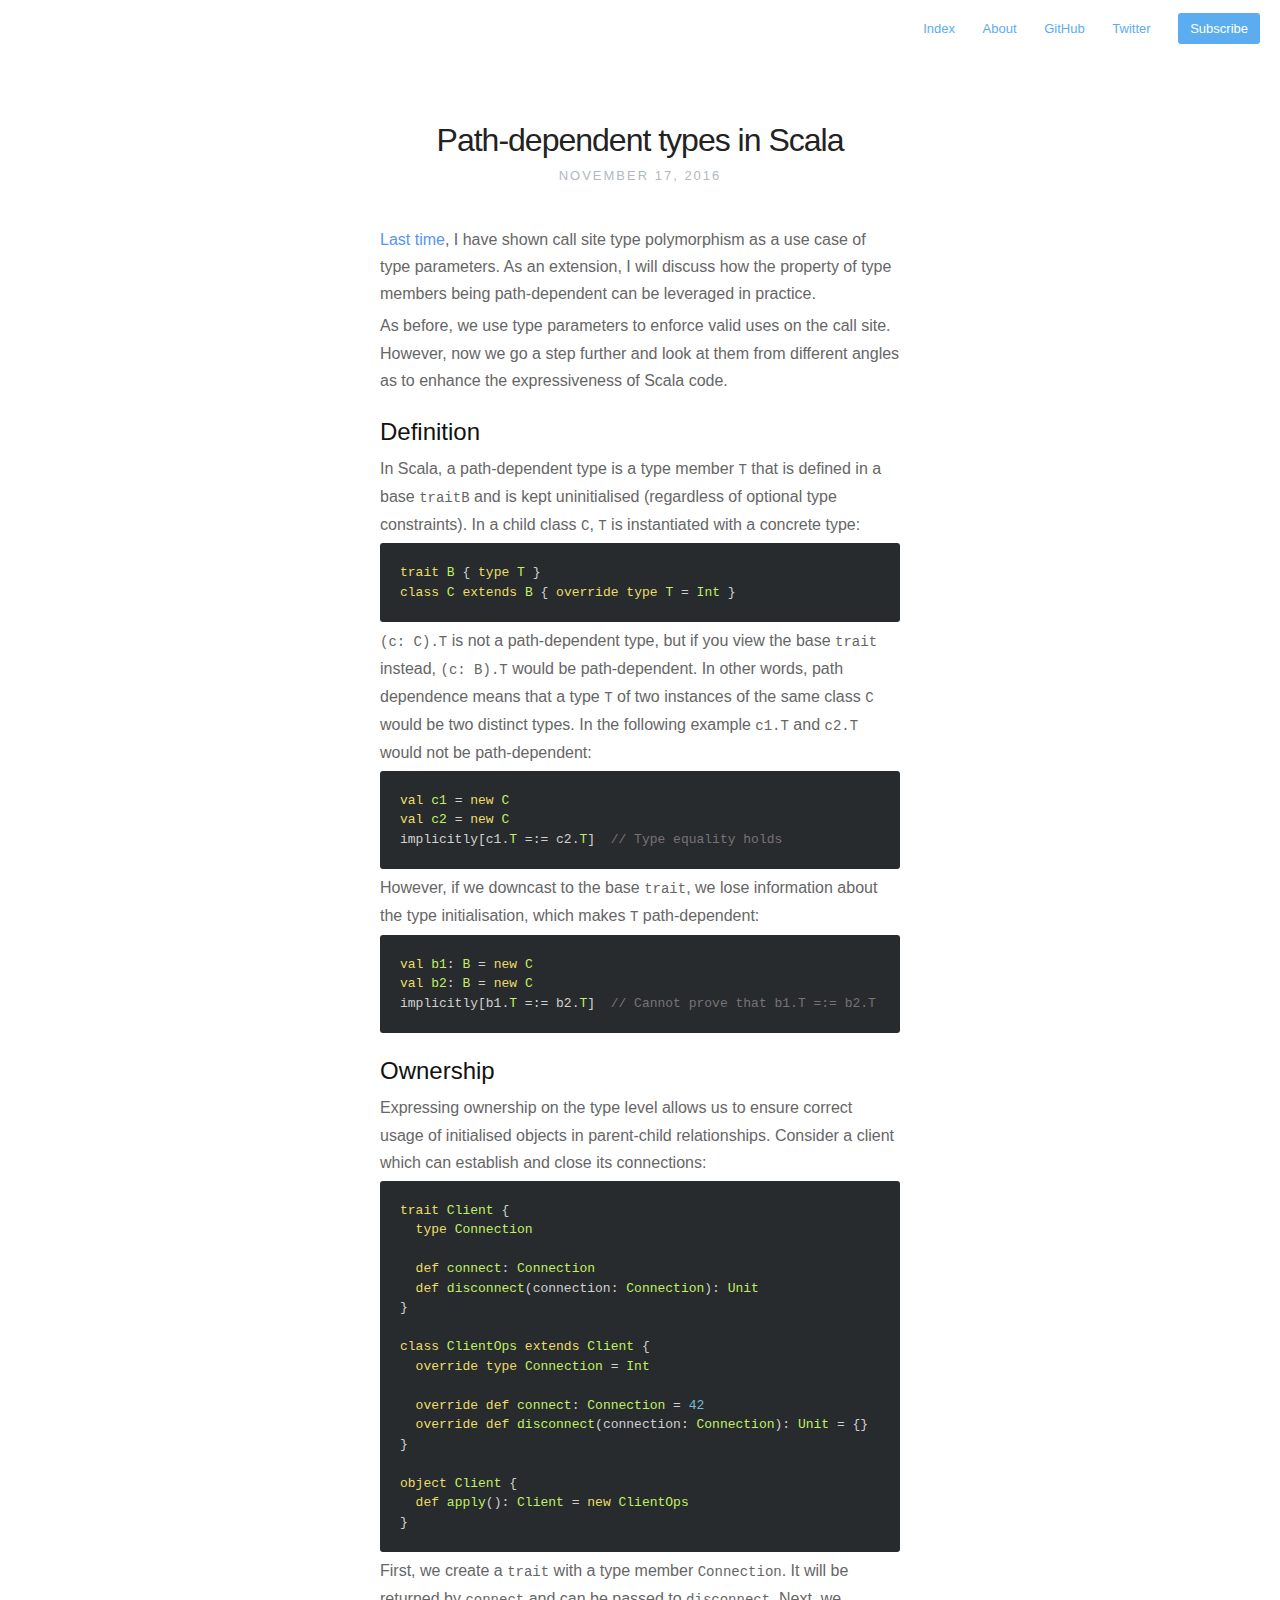
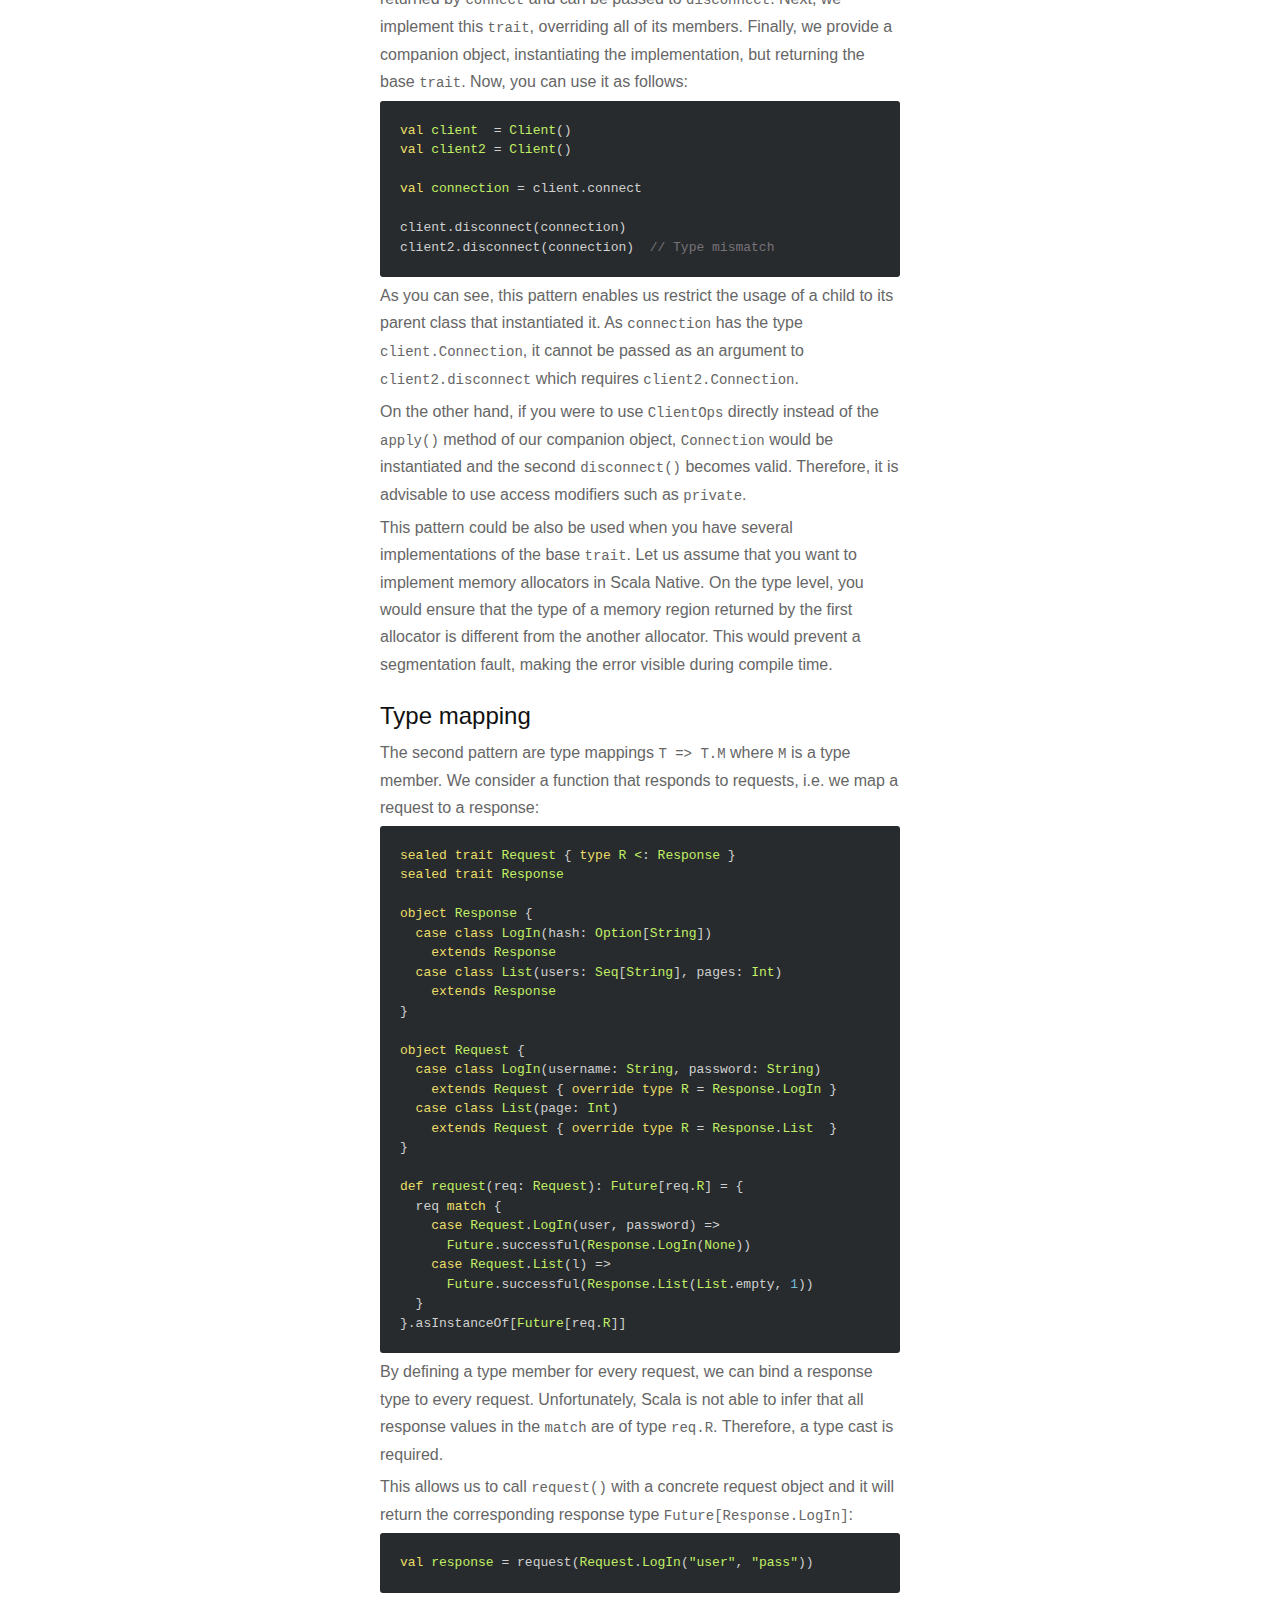
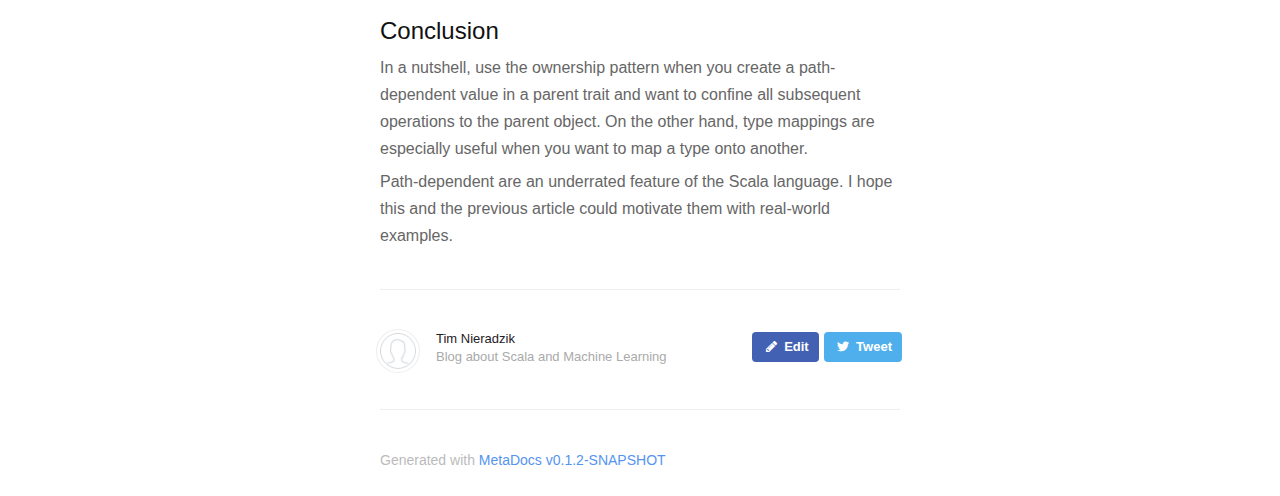
==== path-dependent-types.html @ d38d6bbe "Update" ====
<!DOCTYPE html><html lang="en-GB">
        <head>
          <title>tindzk's blog - Path-dependent types in Scala</title>
          <meta charset="utf-8"/>
          <meta content="IE=edge,chrome=1" http-equiv="X-UA-Compatible"/>
          <meta content="width=device-width, initial-scale=1.0" name="viewport"/>
          <meta content="MetaDocs v0.1.2-SNAPSHOT" name="generator"/>
          <link href="images/favicon.ico" rel="shortcut icon"/>
          <link href="posts.xml" title="tindzk's blog" type="application/rss+xml" rel="alternate"/>
          <link href="css/style.css" type="text/css" rel="stylesheet"/><link href="css/highlight.css" type="text/css" rel="stylesheet"/>
        </head>

        <body>
          <nav class="main-nav">
    <a href="index.html" id="index">Index </a>
    <a href="http://about.me/tim.nieradzik">About </a>
    <a href="http://github.com/tindzk">GitHub </a>
    <a href="http://twitter.com/timnieradzik">Twitter </a>
    <a href="posts.xml" class="cta">Subscribe</a>
</nav><section class="home" id="wrapper">
        <article class="post">
        <header>
          <h1>Path-dependent types in Scala</h1>
          <h2 class="headline">November 17, 2016</h2>
        </header>
        <section id="post-body">
          <p><a href="type-polymorphism.html">Last time</a>, I have shown call site type polymorphism as a use case of type parameters. As an extension, I will discuss how the property of type members being path-dependent can be leveraged in practice.</p><p>As before, we use type parameters to enforce valid uses on the call site. However, now we go a step further and look at them from different angles as to enhance the expressiveness of Scala code.</p><h2 id="definition">Definition</h2><p>In Scala, a path-dependent type is a type member <span class="code">T</span> that is defined in a base <span class="code">trait</span><span class="code">B</span> and is kept uninitialised (regardless of optional type constraints). In a child class <span class="code">C</span>, <span class="code">T</span> is instantiated with a concrete type:</p><pre class="sourceCode scala"><code data-lang="scala">trait B { type T }
class C extends B { override type T = Int }</code></pre><p><span class="code">(c: C).T</span> is not a path-dependent type, but if you view the base <span class="code">trait</span> instead, <span class="code">(c: B).T</span> would be path-dependent. In other words, path dependence means that a type <span class="code">T</span> of two instances of the same class <span class="code">C</span> would be two distinct types. In the following example <span class="code">c1.T</span> and <span class="code">c2.T</span> would not be path-dependent:</p><pre class="sourceCode scala"><code data-lang="scala">val c1 = new C
val c2 = new C
implicitly[c1.T =:= c2.T]  // Type equality holds</code></pre><p>However, if we downcast to the base <span class="code">trait</span>, we lose information about the type initialisation, which makes <span class="code">T</span> path-dependent:</p><pre class="sourceCode scala"><code data-lang="scala">val b1: B = new C
val b2: B = new C
implicitly[b1.T =:= b2.T]  // Cannot prove that b1.T =:= b2.T</code></pre><h2 id="ownership">Ownership</h2><p>Expressing ownership on the type level allows us to ensure correct usage of initialised objects in parent-child relationships. Consider a client which can establish and close its connections:

    </p><pre class="sourceCode scala"><code data-lang="scala">trait Client {
  type Connection

  def connect: Connection
  def disconnect(connection: Connection): Unit
}

class ClientOps extends Client {
  override type Connection = Int

  override def connect: Connection = 42
  override def disconnect(connection: Connection): Unit = {}
}

object Client {
  def apply(): Client = new ClientOps
}</code></pre><p>First, we create a <span class="code">trait</span> with a type member <span class="code">Connection</span>. It will be returned by <span class="code">connect</span> and can be passed to <span class="code">disconnect</span>. Next, we implement this <span class="code">trait</span>, overriding all of its members. Finally, we provide a companion object, instantiating the implementation, but returning the base <span class="code">trait</span>. Now, you can use it as follows:</p><pre class="sourceCode scala"><code data-lang="scala">val client  = Client()
val client2 = Client()

val connection = client.connect

client.disconnect(connection)
client2.disconnect(connection)  // Type mismatch</code></pre><p>As you can see, this pattern enables us restrict the usage of a child to its parent class that instantiated it. As <span class="code">connection</span> has the type <span class="code">client.Connection</span>, it cannot be passed as an argument to <span class="code">client2.disconnect</span> which requires <span class="code">client2.Connection</span>.</p><p>On the other hand, if you were to use <span class="code">ClientOps</span> directly instead of the <span class="code">apply()</span> method of our companion object, <span class="code">Connection</span> would be instantiated and the second <span class="code">disconnect()</span> becomes valid. Therefore, it is advisable to use access modifiers such as <span class="code">private</span>.</p><p>This pattern could be also be used when you have several implementations of the base <span class="code">trait</span>. Let us assume that you want to implement memory allocators in Scala Native. On the type level, you would ensure that the type of a memory region returned by the first allocator is different from the another allocator. This would prevent a segmentation fault, making the error visible during compile time.</p><h2 id="type-mapping">Type mapping</h2><p>The second pattern are type mappings <span class="code">T =&gt; T.M</span> where <span class="code">M</span> is a type member. We consider a function that responds to requests, i.e. we map a request to a response:</p><pre class="sourceCode scala"><code data-lang="scala">sealed trait Request { type R &lt;: Response }
sealed trait Response

object Response {
  case class LogIn(hash: Option[String])
    extends Response
  case class List(users: Seq[String], pages: Int)
    extends Response
}

object Request {
  case class LogIn(username: String, password: String)
    extends Request { override type R = Response.LogIn }
  case class List(page: Int)
    extends Request { override type R = Response.List  }
}

def request(req: Request): Future[req.R] = {
  req match {
    case Request.LogIn(user, password) =&gt;
      Future.successful(Response.LogIn(None))
    case Request.List(l) =&gt;
      Future.successful(Response.List(List.empty, 1))
  }
}.asInstanceOf[Future[req.R]]</code></pre><p>By defining a type member for every request, we can bind a response type to every request. Unfortunately, Scala is not able to infer that all response values in the <span class="code">match</span> are of type <span class="code">req.R</span>. Therefore, a type cast is required.</p><p>This allows us to call <span class="code">request()</span> with a concrete request object and it will return the corresponding response type <span class="code">Future[Response.LogIn]</span>:</p><pre class="sourceCode scala"><code data-lang="scala">val response = request(Request.LogIn(&quot;user&quot;, &quot;pass&quot;))</code></pre><h2 id="conclusion-2">Conclusion</h2><p>In a nutshell, use the ownership pattern when you create a path-dependent value in a parent trait and want to confine all subsequent operations to the parent object. On the other hand, type mappings are especially useful when you want to map a type onto another.</p><p>Path-dependent are an underrated feature of the Scala language. I hope this and the previous article could motivate them with real-world examples.
  </p>
        </section>
      </article>
        
        <footer class="clearfix" id="post-meta">
          <img src="images/avatar.png" class="avatar"/>
          <div>
            <span class="dark">Tim Nieradzik</span>
            <span>Blog about Scala and Machine Learning</span>
          </div>
          <section id="sharing">
	<a id="edit" class="edit" href="https://github.com/tindzk/blog/edit/master/articles/2016-11-17-path-dependent-types.txt"><span class="icon-pencil"> Edit</span></a>
	<a id="twitter" class="twitter" href="https://twitter.com/intent/tweet?text=http://nieradzik.me/path-dependent-types.html - Path-dependent types in Scala by @timnieradzik"><span class="icon-twitter"> Tweet</span></a>
</section>
        </footer>
        <p class="small">Generated with <a href="http://github.com/MetaStack-pl/MetaDocs">MetaDocs v0.1.2-SNAPSHOT</a></p>
      </section>
          <script src="//ajax.googleapis.com/ajax/libs/jquery/2.1.1/jquery.min.js"></script><script src="js/main.js"></script><script src="js/highlight.js"></script>
          <script>hljs.initHighlightingOnLoad();</script>
        </body>
      </html>
---- css/style.css ----
/* Reset */
html,body,div,span,applet,object,iframe,h1,h2,h3,h4,h5,h6,p,blockquote,pre,a,abbr,acronym,address,big,cite,code,del,dfn,em,img,ins,kbd,q,s,samp,small,strike,strong,sub,sup,tt,var,b,u,i,center,dl,dt,dd,ol,ul,li,fieldset,form,label,legend,table,caption,tbody,tfoot,thead,tr,th,td,article,aside,canvas,details,embed,figure,figcaption,footer,header,hgroup,menu,nav,output,ruby,section,summary,time,mark,audio,video{border:0;font-size:100%;font:inherit;vertical-align:baseline;margin:0;padding:0}article,aside,details,figcaption,figure,footer,header,hgroup,menu,nav,section{display:block}body{line-height:1}blockquote,q{quotes:none}blockquote:before,blockquote:after,q:before,q:after{content:none}table{border-collapse:collapse;border-spacing:0}
*, *:before, *:after { -moz-box-sizing: border-box; -webkit-box-sizing: border-box; box-sizing: border-box; }

/* Clearfix */
.clearfix:after {
	content: "";
	display: table;
	clear: both;
}
.hidden { display: none; }

/* Icons */
@font-face {
  font-family: 'twiter';
  src: url('../fonts/icons.eot');
  src: url('../fonts/icons.eot') format('embedded-opentype'),
       url('../fonts/icons.wof') format('woff'),
       url('../fonts/icons.ttf') format('truetype'),
       url('../fonts/icons.svg') format('svg');
  font-weight: normal;
  font-style: normal;
}
 
 [class^="icon-"]:before, [class*=" icon-"]:before {
  font-family: "twiter";
  font-style: normal;
  font-weight: normal;
  speak: none;
 
  display: inline-block;
  text-decoration: inherit;
  width: 1em;
  margin-right: .2em;
  text-align: center;
  /* opacity: .8; */
 
  /* For safety - reset parent styles, that can break glyph codes*/
  font-variant: normal;
  text-transform: none;
 
  /* fix buttons height, for twitter bootstrap */
  line-height: 1em;
 
  /* Animation center compensation - margins should be symmetric */
  /* remove if not needed */
  margin-left: .2em;
 
  /* you can be more comfortable with increased icons size */
  /* font-size: 120%; */
 
  /* Font smoothing. That was taken from TWBS */
  -webkit-font-smoothing: antialiased;
  -moz-osx-font-smoothing: grayscale;
 
  /* Uncomment for 3D effect */
  /* text-shadow: 1px 1px 1px rgba(127, 127, 127, 0.3); */
}
 
.icon-twitter:before { content: '\e801'; } /* '' */
.icon-pencil:before { content: '\e803'; } /* '' */

/* Spacing */
.post h1, h3, h4, h5, p, .post-body ul, #post-list li, pre {
margin-bottom: 5px;
}

/* Base */
html, body { height: 100%; }

body {
	font:16px/1 "Helvetica Neue", Helvetica, Arial, sans-serif;
	color: #666;
	-webkit-font-smoothing: antialiased;
	text-rendering: optimizeLegibility;
}

h1 {
	font-size: 30px;
	letter-spacing: -1px;
	color: #222;
	font-weight: bold;
}

h2 {
	font: italic 19px/1.3em Georgia,serif;
	color: #bbb;
}

.profile #wrapper {
	padding: 100px 40px 0px;
	max-width: 600px;
	margin: 0 auto;
}

.profile #header {
	border-bottom: 1px solid #eee;
	margin-bottom: 40px;
	padding-bottom: 40px;
	text-align: center;
	position: relative;
}

.profile #avatar {
	display: inline-block;
	width: 80px;
	height: 80px;
	border-radius: 50%;
	margin-bottom: 20px;
}

.profile h1 {
	font-weight: 400;
	letter-spacing: 0px;
	font-size: 20px;
	color: #222;
}

.profile h2 {
	font-size: 20px;
	  font-weight: 300;
	  color: #aaa;
	  margin-top: 10px;
	  font-family: 'Helvetica Neue', Helvetica, Arial, sans-serif;
	  font-style: normal;

}

nav.main-nav {
	padding: 20px 20px 0;

	/*max-width: 600px;*/
	/*width:100%;*/
	background: #fff;
	background: rgba(255,255,255,.90);
	margin: 0 auto;
	text-align: right;
	/*position: fixed;*/
	z-index: 100;
}

nav.main-nav a {
	top: 8px;
	right: 6px;
	padding: 8px 12px;
	color: #5badf0;
	font-size: 13px;
	/*font-weight: bold;*/
	line-height: 1.35;
	border-radius: 3px;

}
nav.main-nav a.cta {
	background: #5badf0;
	color: #fff;
	margin-left: 12px;
}

#wrapper {
  max-width: 600px;
  margin: 0 auto;
  padding: 60px 40px 100px 40px;
}

#wrapper.home {
	max-width: 600px;
	margin: 0 auto;
	padding: 0px 40px 20px 40px;
}

.home #avatar {
	float: right;
	width: 40px;
	height: 40px;
	border-radius: 50%;
}

/* Typography */
/*Accent color*/
a,
#title,
#post-list a:hover,
#post-list li:hover .dates,
#title:hover {
	text-decoration: none;
	color: #5badf0;
	color: #5694f1;
}

p a { color: #5694f1; }

/*Transitions*/
a,
#post-nav a,
#post-list a	{
	-webkit-transition: all 0.15s ease;
	-moz-transition: all 0.15s ease;
	-ms-transition: all 0.15s ease;
	-o-transition: all 0.15s ease;
	transition: all 0.15s ease;
}

ul 	{ margin:0; padding:0; }
ul li	{ list-style-type:circle; list-style-position:inside; }
ol li	{ list-style-position:inside; }

/* Line Height */
#post-body, p { line-height:1.7; }

b, strong { font-weight: 500;
  color: #1E2025; }
em, i { font-style: italic; }

#title {
	display: inline-block;
	line-height: 100%;
	font-weight: 500;
	font-size: 19px;
	margin: 0;
	padding-bottom: 20px;
}

.description {
	float: right;
	font: italic 14px/1.4em Georgia,serif;
	color: #aaa;
}



.home h1 {
	font-size: 30px;
	letter-spacing: -1px;
	color: #222;
	font-weight: bold;
}

.home h2 {
	font: italic 19px/1.3em Georgia,serif;
	color: #bbb;
}

.post header {
	text-align:center;

}

.post h1 {
	margin-bottom:2 0px;
	color: #222;
	font: 300 32px/1.4em "Helvetica Neue", Helvetica,Arial,sans-serif;
}

.post h2 {
	margin-top: 20px;
	margin-bottom: 5px;
	  font: 300 24px/1.5 "Helvetica Neue",Helvetica,Arial,sans-serif;
	  color: #111;
}


.post h2.headline {
	/*font: italic 22px/1.3em Georgia,serif;*/
	font: normal 13px/1.5em "Helvetica Neue",Helvetica,Arial,sans-serif;
	margin: -5px 0 40px 0;
	color: #b2b9be;
	  font-size: 13px;
	  text-transform: uppercase;
	  letter-spacing: 2px;
	  /*margin-top: 15px;*/
	  display: inline-block;
}

#post-list h2 {
	font: normal 17px/1.5em "Helvetica Neue",Helvetica,Arial,sans-serif;
	color: #aaa;
	max-width: 400px;
	margin-top: 2px;
}

.post h3 { margin-top: 20px; }

h3, h4, h5 { color:#333; }

h3 { font-size:20px; font-weight: 400; }
h4 { font-size:16px; font-weight:bold; }
h5 { font-size:15px; font-weight: bold; }

h6 {
	font-size: 13px;
	font-weight: bold;
	color: #666;
	margin-bottom: 6px;
}

p.small {
	color: #bbb;
	font-size: 14px;
	line-height: 1.5;
	display: block;
}

blockquote {
	padding-left: 15px;
	border-left: 3px solid #eee;
}

hr {
	display: block;
	border: none;
	height: 1px;
	margin: 40px auto;
	background: #eee;
}

span.code { font-family:Menlo, Monaco, Courier; /*background-color:#EEE;*/ font-size:14px; }

pre	{
	font-family:Menlo, Monaco, Courier;
	white-space:pre-wrap;
	/*border: 1px solid #ddd;*/
	padding:20px;
	background-color:#fdfdfd;
	/*font-size:14px;*/
	overflow:auto;
	border-radius: 3px;
	background: #272b2d;
	  font-family: 'Source Code Pro',Menlo,monospace;
	  font-size: 13px;
	  line-height: 1.5em;
	  font-weight: 500;
	color: #d0d4d7;

}

table {
	width: 100%;
	margin: 40px 0;
	border-collapse: collapse;
	font-size: 13px;
	line-height: 1.5em;
}

th,td {
	text-align: left;
	padding-right: 20px;
	vertical-align: top;
}

table td,td {
	border-spacing: none;
	border-style: solid;
	padding: 10px 15px;
	border-width: 1px 0 0 0;
}

tr>td {
	border-top: 1px solid #eaeaea;
}

tr:nth-child(odd)>td {
	background: #fcfcfc;
}

thead th,th {
	text-align: left;
	padding: 10px 15px;
	height: 20px;
	font-size: 13px;
	font-weight: bold;
	color: #444;
	border-bottom: 1px solid #dadadc;
	cursor: default;
	white-space: nowrap;
}

img {
	width: 100%;
	max-width: 100%;
	border-radius: 3px;
}

/* Made with Cactus Badge */
#badge {
	position: absolute;
	bottom: 8px;
	right: 8px;
	height: 48px;
	width: 48px;
}

/*=========================================
Post List
=========================================== */
#post-list,#archive-list {
	margin-top: 100px;
}

#post-list li,#archive-list li {
	list-style-type: none;
}

#post-list li:last-child {
	margin-bottom: 0;
}

#post-list li+li {
	padding-top: 20px;
	border-top: 1px solid #eee;
}

#post-list a {
	color: #333;
	display: block;
	font: bold 19px/1.7 "Helvetica Neue",helvetica,Arial,sans-serif;
}

#post-list .dates {
	float: right;
	position: relative;
	top: 1px;
	font: 300 17px/1.8 "Helvetica Neue",helvetica,Arial,sans-serif;
	color: #bbb;
}

#post-list-footer {
	border-top: 1px solid #eee;
	margin-top: 20px;
	padding-top: 100px;
}

#archive-link {
	display: inline-block;
	font-size: 13px;
	font-weight: bold;
	border-radius: 4px;
	padding: 3px 10px 6px;
	box-shadow: 0 0 0 1px hsla(207,83%,80%,1);
}

#archive-link:hover {
	background: #5694f1;
	color: #fff;
	box-shadow: 0 0 0 1px #5694f1;
}

#archive-link span {
	position: relative;
	top: 0;
	font-size: 17px;
}

#footer {
	box-shadow: inset 0 1px 0 #eee;
	padding: 40px 0 0 0;
	margin-top: 100px;
}

/* Post Page */
#header {
	border-bottom: 1px solid #eee;
}

.post {
	margin: 80px 0 0 0;
}

#post-meta {
	font-size: 13px;
	font-weight: bold;
	line-height: 1.4;
	border-top: 1px solid #eee;
	padding-top: 40px;
	margin-bottom: 40px;
	padding-bottom: 40px;
	margin-top: 40px;
	color:#444;
	border-bottom: 1px solid #eee;
}

#post-meta div span {
	color: #aaa;
	font-weight: 500;
	display: block;
}

#post-meta div span.dark {
	color: #1E2025;

}

#post-meta div {
	margin: 0 25px 0 0;
	float: left;
}

#sharing {
	float: right;
	margin: -2px;
}

#sharing a {
	font-size: 20px;
	font-size: 23px;
	margin-left: 1px;
	margin-top: 4px;
	color: #d4d4d4;
	display: inline-block;
	vertical-align: middle;
}

#sharing a:hover {
	/*color: #444;*/
	opacity: 0.8;
}

/* Post Navigation */
#post-nav {
	border-top:1px solid #eee;
	text-align:center;
	padding-top:20px;
	font-size:13px;
	font-weight:500;
	margin-top: 40px;
}

#post-nav span {
	-webkit-transition: all 0.1s linear;
	-moz-transition: all 0.1s linear;
	-ms-transition: all 0.1s linear;
	-o-transition: all 0.1s linear;
	transition: all 0.1s linear;
	position: relative;
}

#post-nav span.prev {
	float: left;
}

#post-nav span.next {
	float: right;
}

#post-nav span .arrow {
	position: relative;
	padding: 1px;
}

#post-nav span.prev:hover .arrow {
	left: -4px;
}

#post-nav span.next:hover .arrow {
	right: -4px;
}

#post-nav span.prev:hover {
	left: -3px;
}

#post-nav span.next:hover {
	right: -3px;
}

/* Archive */
h1.archive {
	margin-bottom: 0px;
}

h2.month {
	width: 100%;
	font: bold 13px/1 "Helvetica Neue",helvetica,Arial,sans-serif;
	text-transform: uppercase;
	margin-top: 40px;
	margin-bottom: 10px;
	padding-bottom: 10px;
	border-bottom: 1px solid #eee;
}

#archive-list li:last-child {
	margin-bottom: 0;
}

#archive-list a {
	display: block;
	font: bold 17px/1.7 "Helvetica Neue",helvetica,Arial,sans-serif;
	color: #333;
}

#archive-list .dates {
	float: right;
	position: relative;
	top: 1px;
	font: 300 17px/1.7 "Helvetica Neue",helvetica,Arial,sans-serif;
	color: #bbb;
}

#archive-list li a:hover,#archive-list li:hover .dates {
	color: #5694f1;
}

#post-meta img.avatar {
  height: 36px;
  width: 36px;
  float: left;
  border-radius: 50%;
  margin-top: 3px;
  margin-right: 20px;
  box-shadow: 0 0 0 3px #fff, 0 0 0 4px #eee;
}

#post-list.archive.readmore h3{

	  font: 400 20px "Helvetica Neue", Helvetica,Arial,sans-serif;
	  margin-bottom: 30px;
}

#post-list.archive.readmore a{
	font: 400 16px/1.6 "Helvetica Neue",helvetica,Arial,sans-serif;
	color: #5694f1;
}

#post-list.archive.readmore a:hover{
	opacity: 0.8;
}

#post-list.archive.readmore .dates{
	font: 300 16px/1.6 "Helvetica Neue",helvetica,Arial,sans-serif;
}
#sharing a.edit {
  background: #4361b3;
}
#sharing a.twitter {
  background: #4fafed;
}

#sharing a {
  font-size: 20px;
  font-size: 13px;
  font-weight: bold;
  color: #fff;
  padding: 6px 10px;
  border-radius: 4px;
  margin-left: 2px;
}

/* Media Queries */
@media screen and (max-width: 540px) {
	#wrapper { padding:20px 20px 20px 20px;}
	#header { margin-bottom: 60px; border-bottom: 1px solid #eee; }
	.post { margin: 40px 0; }
	#footer { margin-top: 60px; }

	#post-list, #archive-list { margin-top: 0; }
	#post-meta { margin-top: 60px; }

	#title { font-size: 17px; }
	#post-list .dates { display: none; }

	#post-list-footer { margin-top: 20px; padding-top: 40px; }

	h1 { font-size: 26px; }
	.post h2.headline { font-size: 13px; }
	.post h1 { font-size:24px; }
	.post h2 { font-size:20px; }
}
---- css/highlight.css ----
/*
  IR_Black style (c) Vasily Mikhailitchenko <vaskas@programica.ru>
*/

.hljs {
  display: block;
  overflow-x: auto;
  /*padding: 0.5em;*/
  background: #272b2d;
  color: #d0d0d0;
  -webkit-text-size-adjust: none;
}

.hljs-shebang,
.hljs-comment {
  color: #777279;
}

.hljs-keyword,
.hljs-tag,
.tex .hljs-command,
.hljs-request,
.hljs-status,
.clojure .hljs-attribute {
  color: #ebde68;
}

.hljs-sub .hljs-keyword,
.method,
.hljs-list .hljs-title,
.nginx .hljs-title {
  color: #ffffb6;
}

.hljs-string,
.hljs-tag .hljs-value,
.hljs-cdata,
.hljs-filter .hljs-argument,
.hljs-attr_selector,
.apache .hljs-cbracket,
.hljs-date,
.coffeescript .hljs-attribute {
  color: #c1ef65;
}

.hljs-subst {
  color: #daefa3;
}

.hljs-regexp {
  color: #e9c062;
}

.hljs-title,
.hljs-sub .hljs-identifier,
.hljs-pi,
.hljs-decorator,
.tex .hljs-special,
.hljs-type,
.hljs-constant,
.smalltalk .hljs-class,
.hljs-doctag,
.nginx .hljs-built_in {
  color: #c1ef65;
}

.hljs-symbol,
.ruby .hljs-symbol .hljs-string,
.hljs-number,
.hljs-variable,
.vbscript,
.hljs-literal,
.hljs-name {
  color: #77bcd7;
}

.css .hljs-tag {
  color: #96cbfe;
}

.css .hljs-rule .hljs-property,
.css .hljs-id {
  color: #ffffb6;
}

.css .hljs-class {
  color: #fff;
}

.hljs-hexcolor {
  color: #c6c5fe;
}

.hljs-number {
  color:#77bcd7;
}

.coffeescript .javascript,
.javascript .xml,
.tex .hljs-formula,
.xml .javascript,
.xml .vbscript,
.xml .css,
.xml .hljs-cdata {
  opacity: 0.7;
}
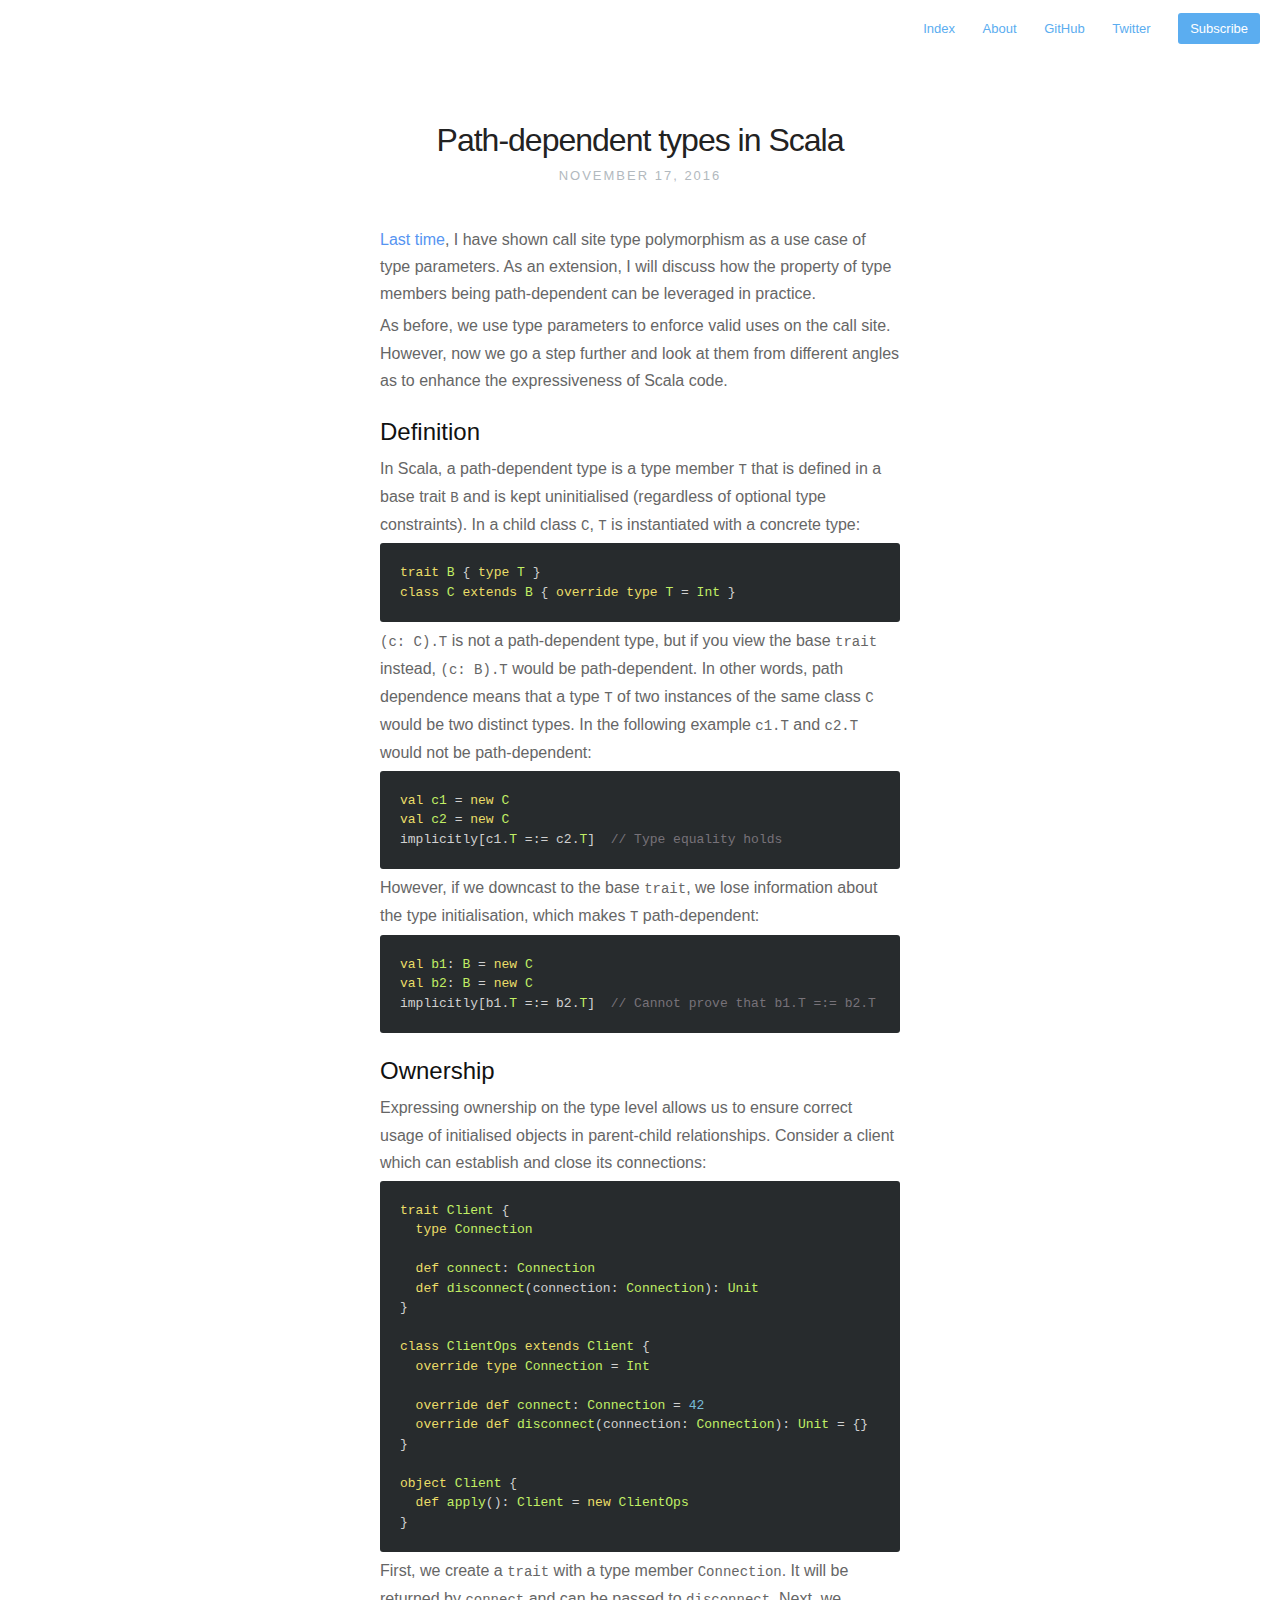
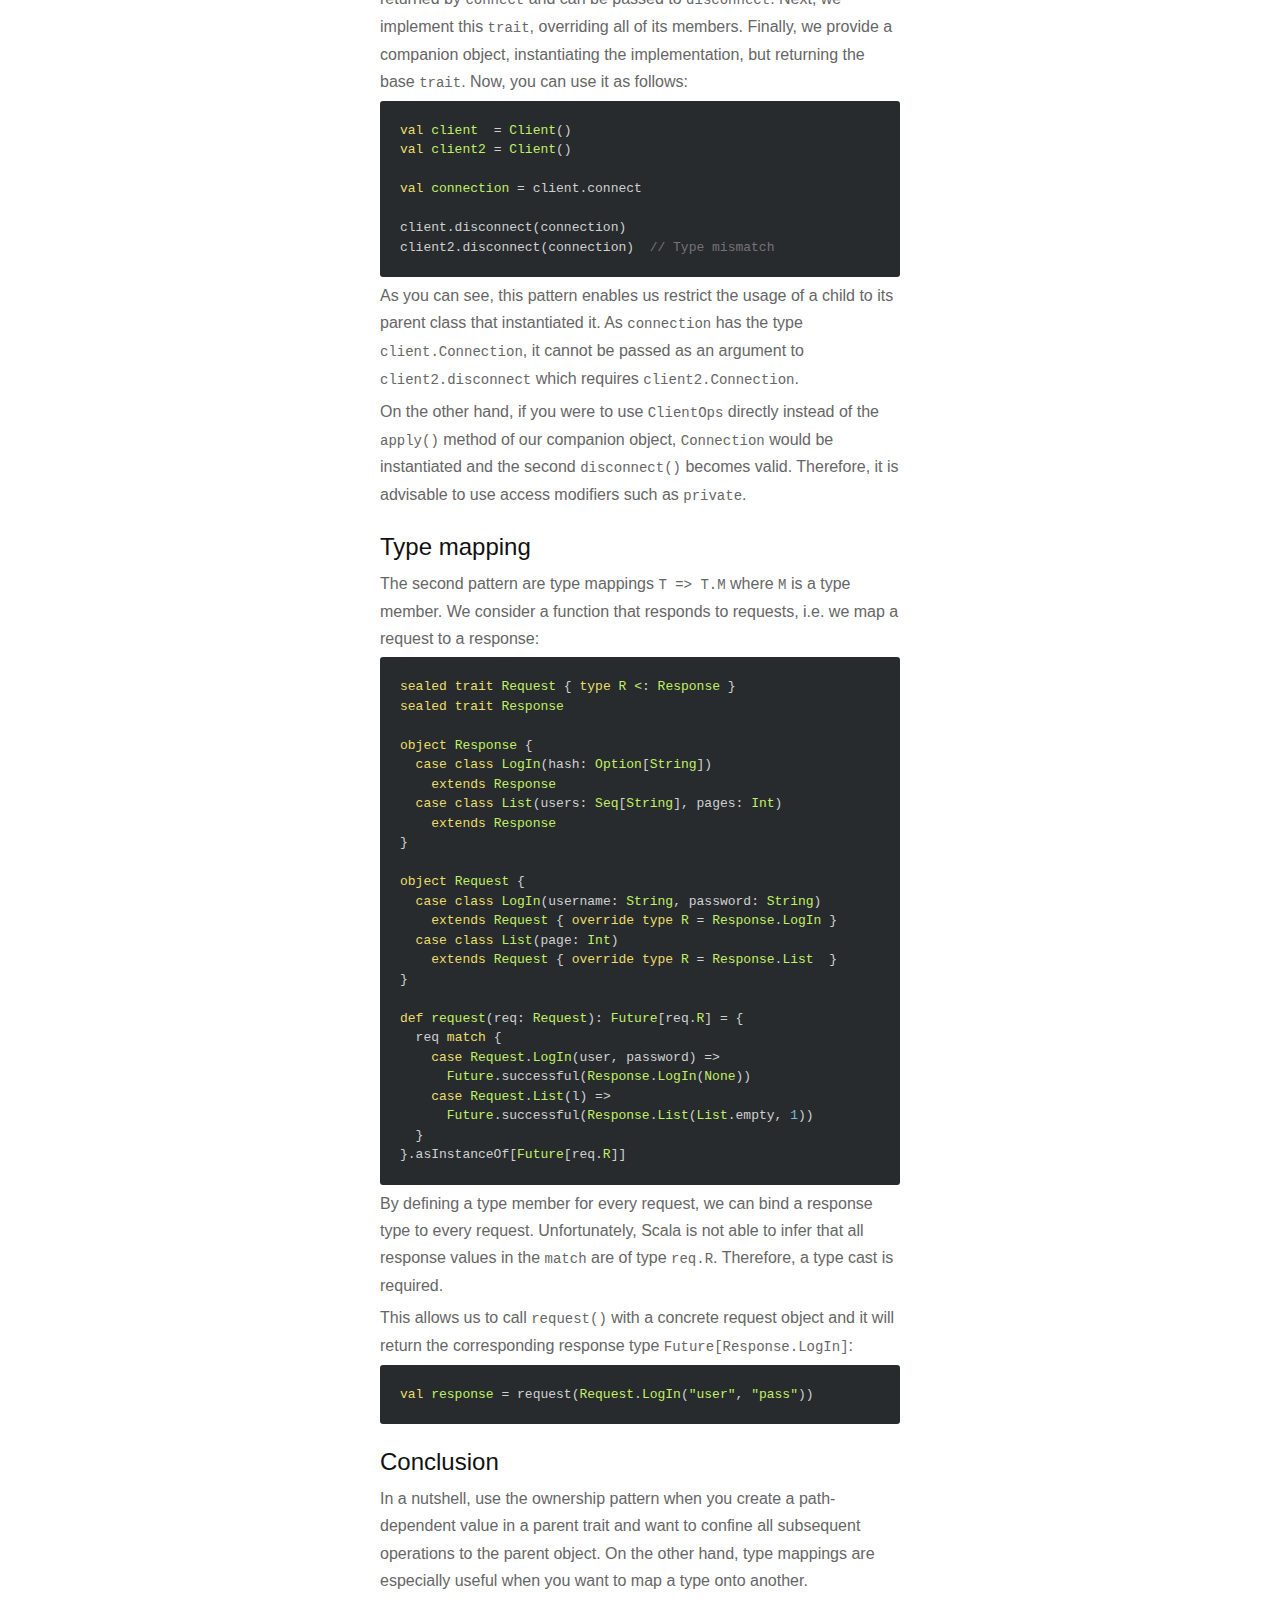
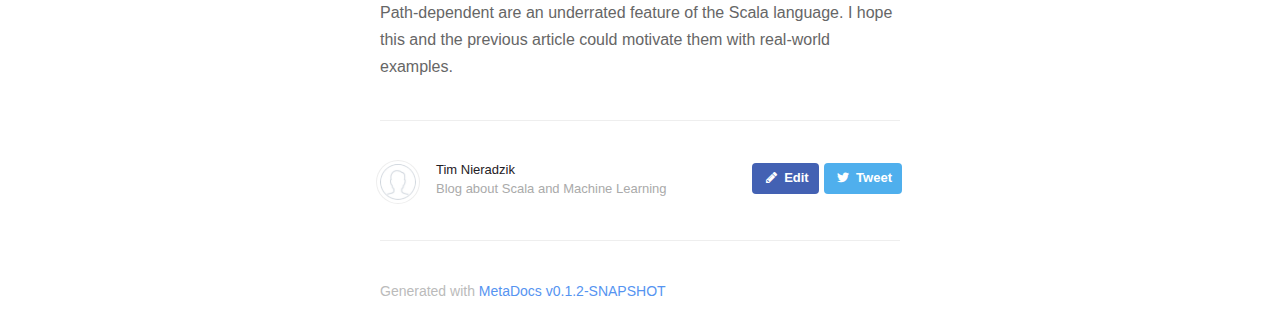
==== commit f0307c64: "Update" ====
--- a/path-dependent-types.html
+++ b/path-dependent-types.html
@@ -24,7 +24,7 @@
           <h2 class="headline">November 17, 2016</h2>
         </header>
         <section id="post-body">
-          <p><a href="type-polymorphism.html">Last time</a>, I have shown call site type polymorphism as a use case of type parameters. As an extension, I will discuss how the property of type members being path-dependent can be leveraged in practice.</p><p>As before, we use type parameters to enforce valid uses on the call site. However, now we go a step further and look at them from different angles as to enhance the expressiveness of Scala code.</p><h2 id="definition">Definition</h2><p>In Scala, a path-dependent type is a type member <span class="code">T</span> that is defined in a base <span class="code">trait</span><span class="code">B</span> and is kept uninitialised (regardless of optional type constraints). In a child class <span class="code">C</span>, <span class="code">T</span> is instantiated with a concrete type:</p><pre class="sourceCode scala"><code data-lang="scala">trait B { type T }
+          <p><a href="type-polymorphism.html">Last time</a>, I have shown call site type polymorphism as a use case of type parameters. As an extension, I will discuss how the property of type members being path-dependent can be leveraged in practice.</p><p>As before, we use type parameters to enforce valid uses on the call site. However, now we go a step further and look at them from different angles as to enhance the expressiveness of Scala code.</p><h2 id="definition">Definition</h2><p>In Scala, a path-dependent type is a type member <span class="code">T</span> that is defined in a base trait <span class="code">B</span> and is kept uninitialised (regardless of optional type constraints). In a child class <span class="code">C</span>, <span class="code">T</span> is instantiated with a concrete type:</p><pre class="sourceCode scala"><code data-lang="scala">trait B { type T }
 class C extends B { override type T = Int }</code></pre><p><span class="code">(c: C).T</span> is not a path-dependent type, but if you view the base <span class="code">trait</span> instead, <span class="code">(c: B).T</span> would be path-dependent. In other words, path dependence means that a type <span class="code">T</span> of two instances of the same class <span class="code">C</span> would be two distinct types. In the following example <span class="code">c1.T</span> and <span class="code">c2.T</span> would not be path-dependent:</p><pre class="sourceCode scala"><code data-lang="scala">val c1 = new C
 val c2 = new C
 implicitly[c1.T =:= c2.T]  // Type equality holds</code></pre><p>However, if we downcast to the base <span class="code">trait</span>, we lose information about the type initialisation, which makes <span class="code">T</span> path-dependent:</p><pre class="sourceCode scala"><code data-lang="scala">val b1: B = new C
@@ -53,7 +53,7 @@
 val connection = client.connect
 
 client.disconnect(connection)
-client2.disconnect(connection)  // Type mismatch</code></pre><p>As you can see, this pattern enables us restrict the usage of a child to its parent class that instantiated it. As <span class="code">connection</span> has the type <span class="code">client.Connection</span>, it cannot be passed as an argument to <span class="code">client2.disconnect</span> which requires <span class="code">client2.Connection</span>.</p><p>On the other hand, if you were to use <span class="code">ClientOps</span> directly instead of the <span class="code">apply()</span> method of our companion object, <span class="code">Connection</span> would be instantiated and the second <span class="code">disconnect()</span> becomes valid. Therefore, it is advisable to use access modifiers such as <span class="code">private</span>.</p><p>This pattern could be also be used when you have several implementations of the base <span class="code">trait</span>. Let us assume that you want to implement memory allocators in Scala Native. On the type level, you would ensure that the type of a memory region returned by the first allocator is different from the another allocator. This would prevent a segmentation fault, making the error visible during compile time.</p><h2 id="type-mapping">Type mapping</h2><p>The second pattern are type mappings <span class="code">T =&gt; T.M</span> where <span class="code">M</span> is a type member. We consider a function that responds to requests, i.e. we map a request to a response:</p><pre class="sourceCode scala"><code data-lang="scala">sealed trait Request { type R &lt;: Response }
+client2.disconnect(connection)  // Type mismatch</code></pre><p>As you can see, this pattern enables us restrict the usage of a child to its parent class that instantiated it. As <span class="code">connection</span> has the type <span class="code">client.Connection</span>, it cannot be passed as an argument to <span class="code">client2.disconnect</span> which requires <span class="code">client2.Connection</span>.</p><p>On the other hand, if you were to use <span class="code">ClientOps</span> directly instead of the <span class="code">apply()</span> method of our companion object, <span class="code">Connection</span> would be instantiated and the second <span class="code">disconnect()</span> becomes valid. Therefore, it is advisable to use access modifiers such as <span class="code">private</span>.</p><h2 id="type-mapping">Type mapping</h2><p>The second pattern are type mappings <span class="code">T =&gt; T.M</span> where <span class="code">M</span> is a type member. We consider a function that responds to requests, i.e. we map a request to a response:</p><pre class="sourceCode scala"><code data-lang="scala">sealed trait Request { type R &lt;: Response }
 sealed trait Response
 
 object Response {
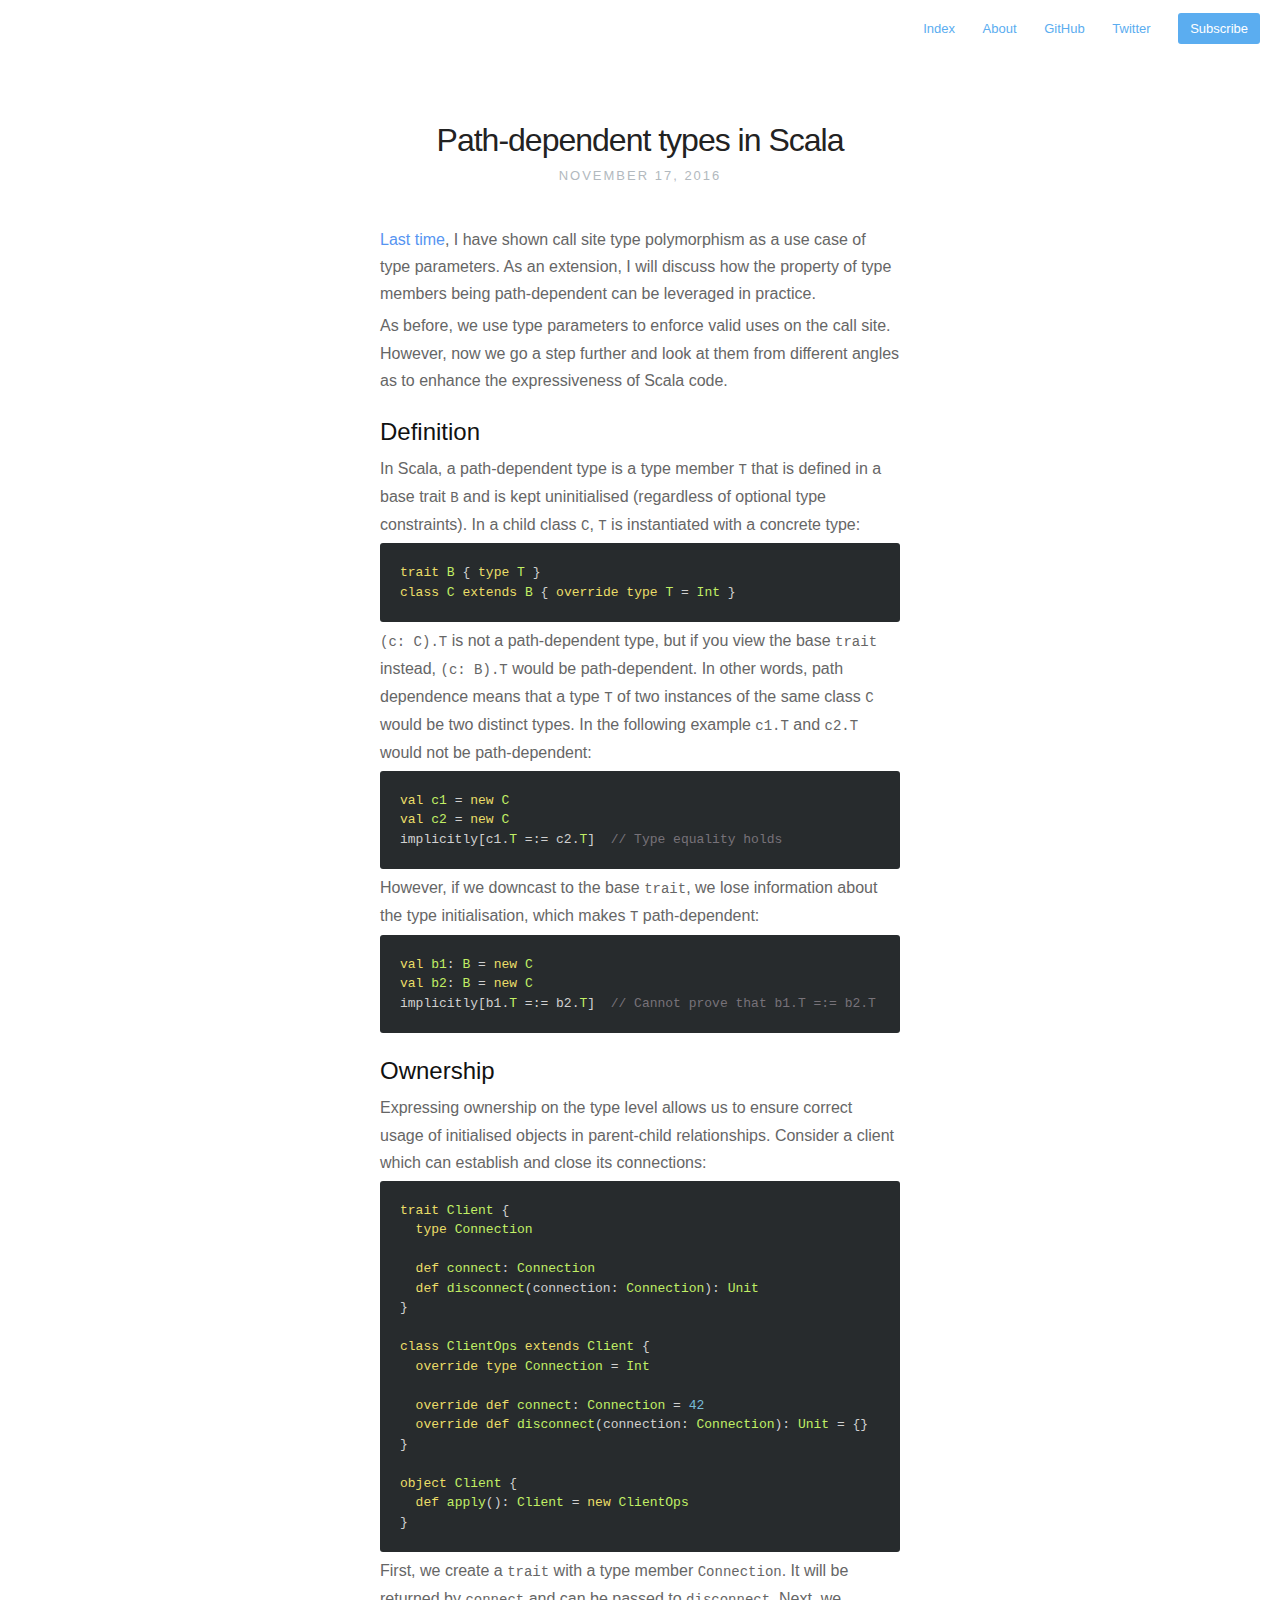
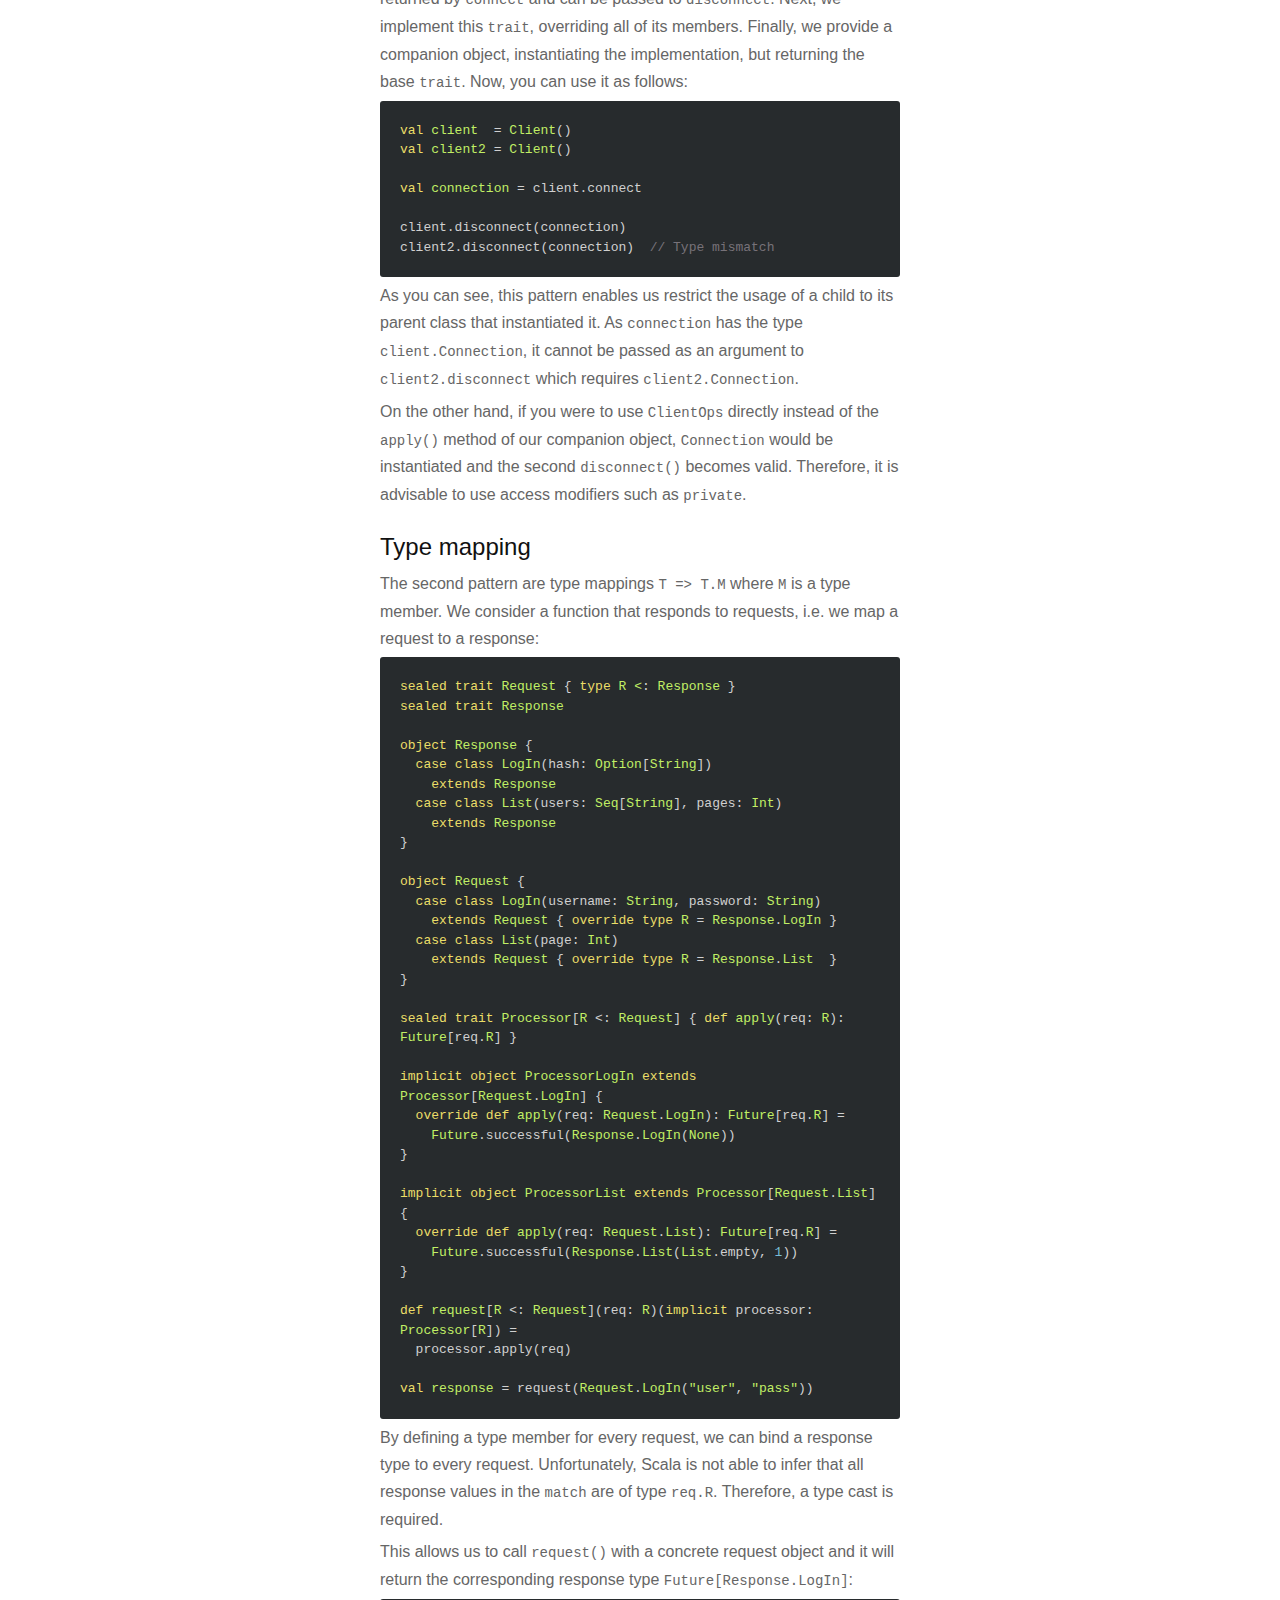
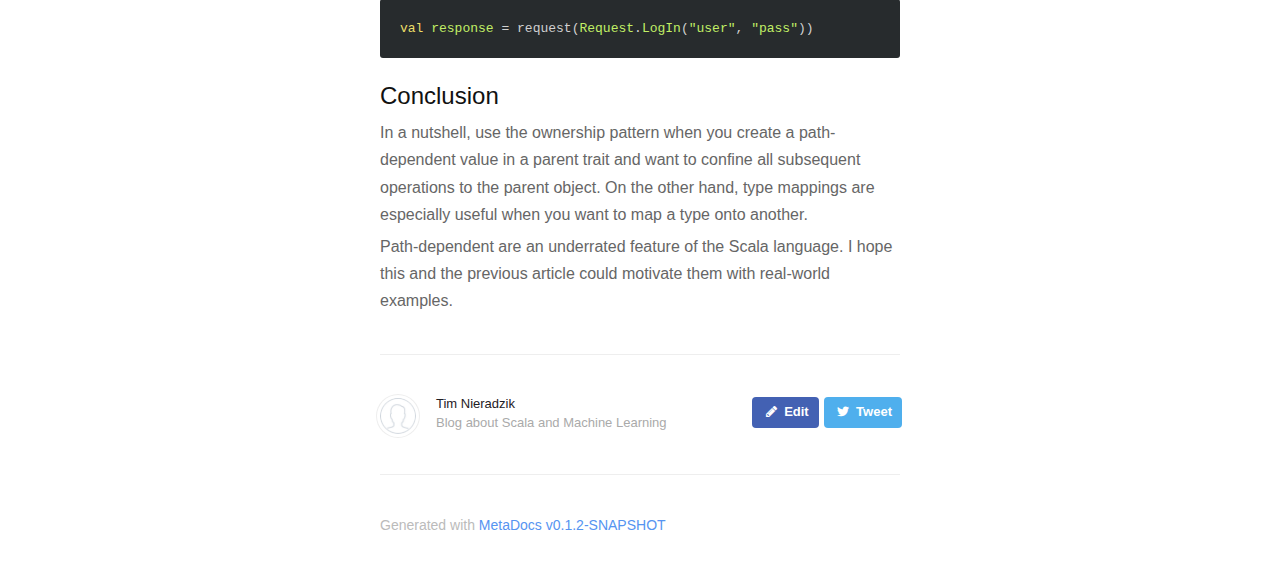
==== commit df084787: "Update" ====
--- a/path-dependent-types.html
+++ b/path-dependent-types.html
@@ -70,14 +70,22 @@
     extends Request { override type R = Response.List  }
 }
 
-def request(req: Request): Future[req.R] = {
-  req match {
-    case Request.LogIn(user, password) =&gt;
-      Future.successful(Response.LogIn(None))
-    case Request.List(l) =&gt;
-      Future.successful(Response.List(List.empty, 1))
-  }
-}.asInstanceOf[Future[req.R]]</code></pre><p>By defining a type member for every request, we can bind a response type to every request. Unfortunately, Scala is not able to infer that all response values in the <span class="code">match</span> are of type <span class="code">req.R</span>. Therefore, a type cast is required.</p><p>This allows us to call <span class="code">request()</span> with a concrete request object and it will return the corresponding response type <span class="code">Future[Response.LogIn]</span>:</p><pre class="sourceCode scala"><code data-lang="scala">val response = request(Request.LogIn(&quot;user&quot;, &quot;pass&quot;))</code></pre><h2 id="conclusion-2">Conclusion</h2><p>In a nutshell, use the ownership pattern when you create a path-dependent value in a parent trait and want to confine all subsequent operations to the parent object. On the other hand, type mappings are especially useful when you want to map a type onto another.</p><p>Path-dependent are an underrated feature of the Scala language. I hope this and the previous article could motivate them with real-world examples.
+sealed trait Processor[R &lt;: Request] { def apply(req: R): Future[req.R] }
+
+implicit object ProcessorLogIn extends Processor[Request.LogIn] {
+  override def apply(req: Request.LogIn): Future[req.R] =
+    Future.successful(Response.LogIn(None))
+}
+
+implicit object ProcessorList extends Processor[Request.List] {
+  override def apply(req: Request.List): Future[req.R] =
+    Future.successful(Response.List(List.empty, 1))
+}
+
+def request[R &lt;: Request](req: R)(implicit processor: Processor[R]) =
+  processor.apply(req)
+
+val response = request(Request.LogIn(&quot;user&quot;, &quot;pass&quot;))</code></pre><p>By defining a type member for every request, we can bind a response type to every request. Unfortunately, Scala is not able to infer that all response values in the <span class="code">match</span> are of type <span class="code">req.R</span>. Therefore, a type cast is required.</p><p>This allows us to call <span class="code">request()</span> with a concrete request object and it will return the corresponding response type <span class="code">Future[Response.LogIn]</span>:</p><pre class="sourceCode scala"><code data-lang="scala">val response = request(Request.LogIn(&quot;user&quot;, &quot;pass&quot;))</code></pre><h2 id="conclusion-2">Conclusion</h2><p>In a nutshell, use the ownership pattern when you create a path-dependent value in a parent trait and want to confine all subsequent operations to the parent object. On the other hand, type mappings are especially useful when you want to map a type onto another.</p><p>Path-dependent are an underrated feature of the Scala language. I hope this and the previous article could motivate them with real-world examples.
   </p>
         </section>
       </article>
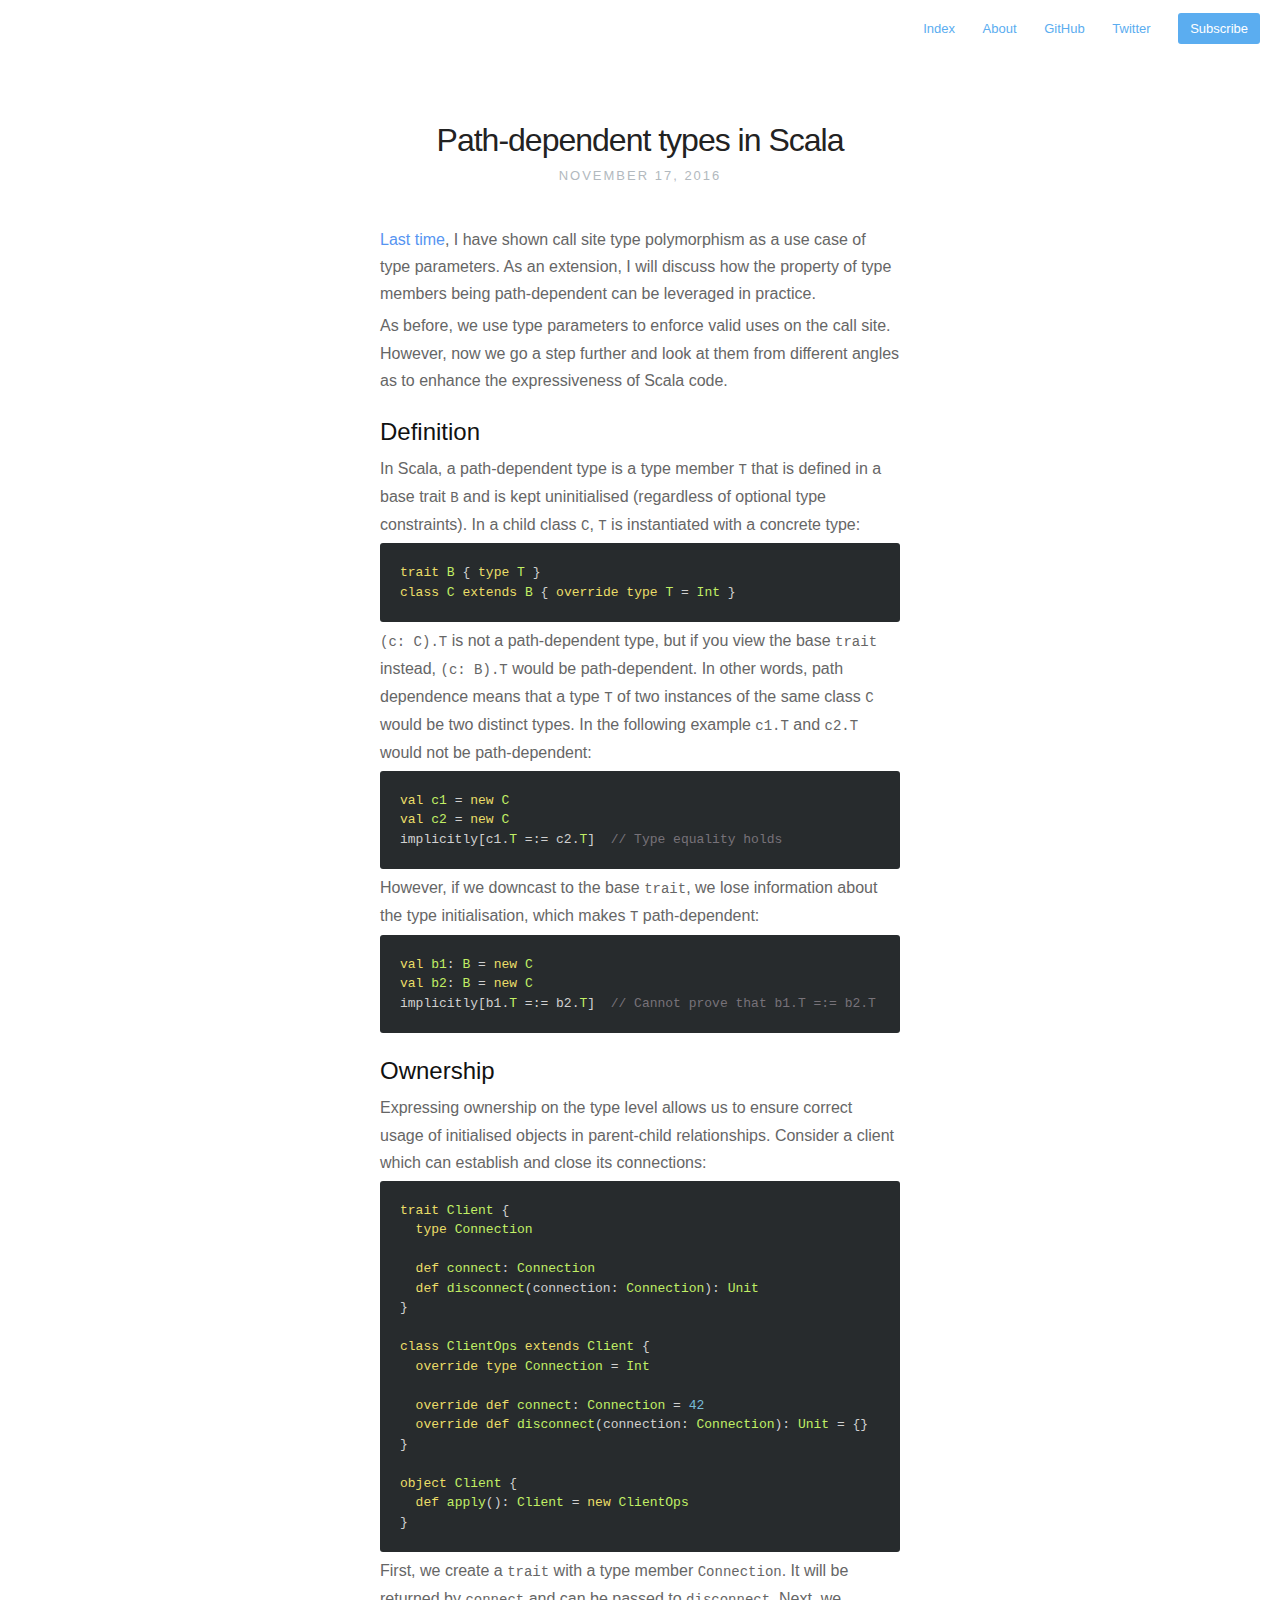
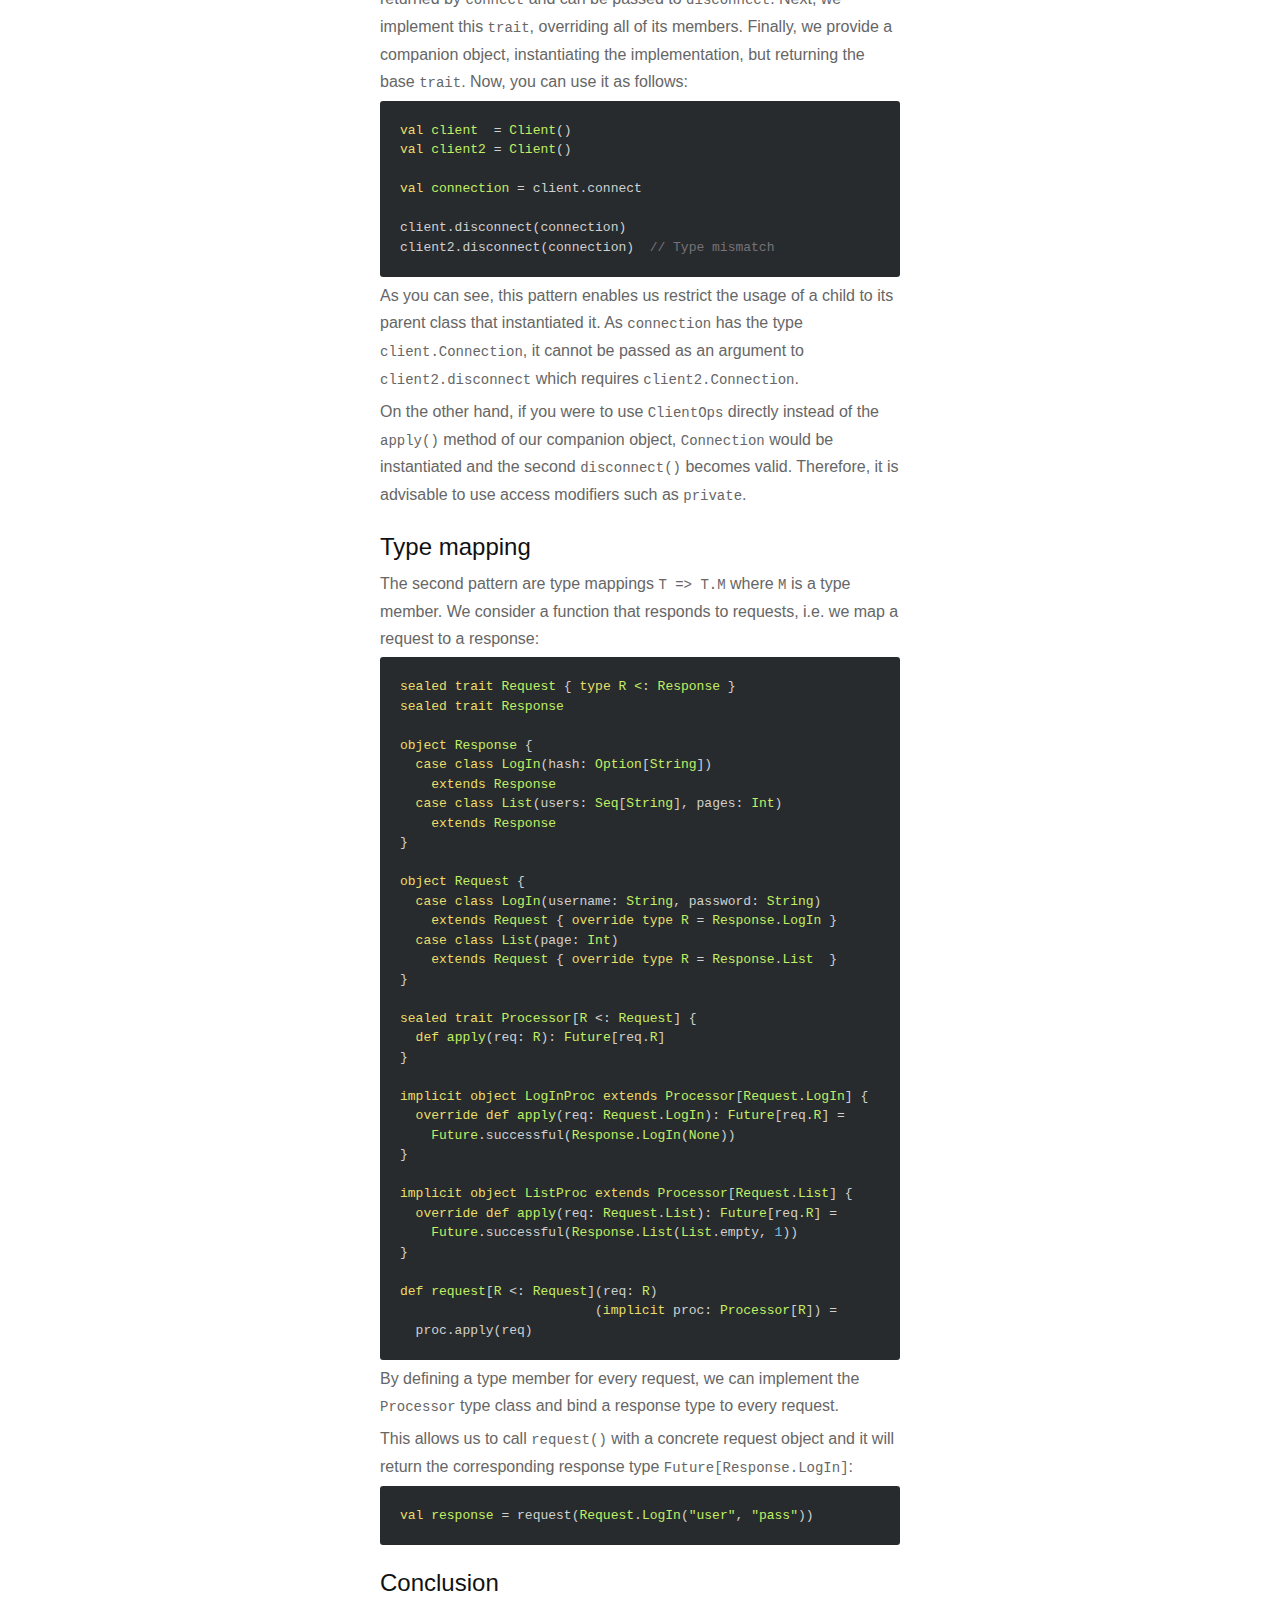
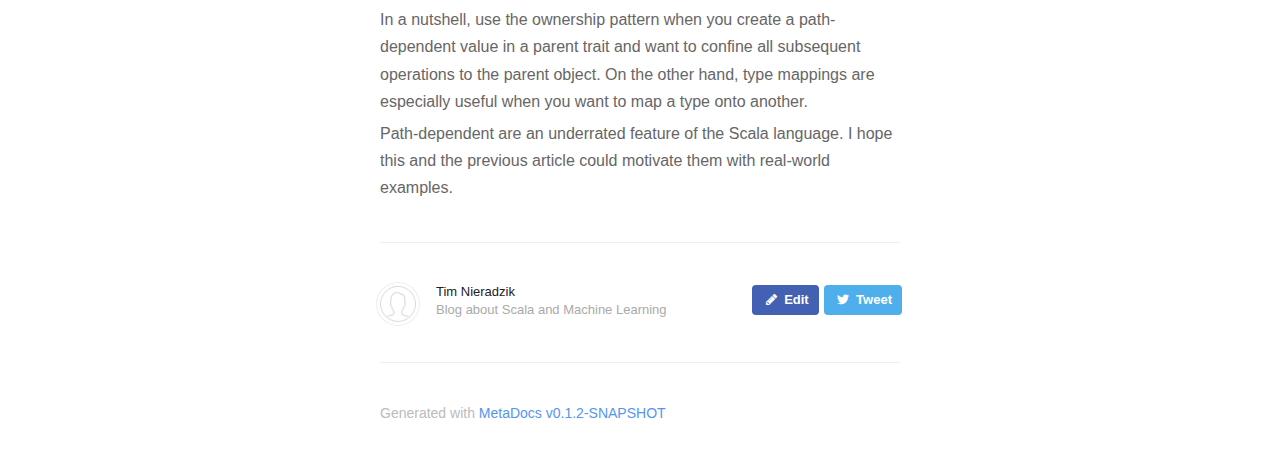
==== commit eaca38b7: "Update" ====
--- a/path-dependent-types.html
+++ b/path-dependent-types.html
@@ -70,22 +70,23 @@
     extends Request { override type R = Response.List  }
 }
 
-sealed trait Processor[R &lt;: Request] { def apply(req: R): Future[req.R] }
+sealed trait Processor[R &lt;: Request] {
+  def apply(req: R): Future[req.R]
+}
 
-implicit object ProcessorLogIn extends Processor[Request.LogIn] {
+implicit object LogInProc extends Processor[Request.LogIn] {
   override def apply(req: Request.LogIn): Future[req.R] =
     Future.successful(Response.LogIn(None))
 }
 
-implicit object ProcessorList extends Processor[Request.List] {
+implicit object ListProc extends Processor[Request.List] {
   override def apply(req: Request.List): Future[req.R] =
     Future.successful(Response.List(List.empty, 1))
 }
 
-def request[R &lt;: Request](req: R)(implicit processor: Processor[R]) =
-  processor.apply(req)
-
-val response = request(Request.LogIn(&quot;user&quot;, &quot;pass&quot;))</code></pre><p>By defining a type member for every request, we can bind a response type to every request. Unfortunately, Scala is not able to infer that all response values in the <span class="code">match</span> are of type <span class="code">req.R</span>. Therefore, a type cast is required.</p><p>This allows us to call <span class="code">request()</span> with a concrete request object and it will return the corresponding response type <span class="code">Future[Response.LogIn]</span>:</p><pre class="sourceCode scala"><code data-lang="scala">val response = request(Request.LogIn(&quot;user&quot;, &quot;pass&quot;))</code></pre><h2 id="conclusion-2">Conclusion</h2><p>In a nutshell, use the ownership pattern when you create a path-dependent value in a parent trait and want to confine all subsequent operations to the parent object. On the other hand, type mappings are especially useful when you want to map a type onto another.</p><p>Path-dependent are an underrated feature of the Scala language. I hope this and the previous article could motivate them with real-world examples.
+def request[R &lt;: Request](req: R)
+                         (implicit proc: Processor[R]) =
+  proc.apply(req)</code></pre><p>By defining a type member for every request, we can implement the <span class="code">Processor</span> type class and bind a response type to every request.</p><p>This allows us to call <span class="code">request()</span> with a concrete request object and it will return the corresponding response type <span class="code">Future[Response.LogIn]</span>:</p><pre class="sourceCode scala"><code data-lang="scala">val response = request(Request.LogIn(&quot;user&quot;, &quot;pass&quot;))</code></pre><h2 id="conclusion-2">Conclusion</h2><p>In a nutshell, use the ownership pattern when you create a path-dependent value in a parent trait and want to confine all subsequent operations to the parent object. On the other hand, type mappings are especially useful when you want to map a type onto another.</p><p>Path-dependent are an underrated feature of the Scala language. I hope this and the previous article could motivate them with real-world examples.
   </p>
         </section>
       </article>
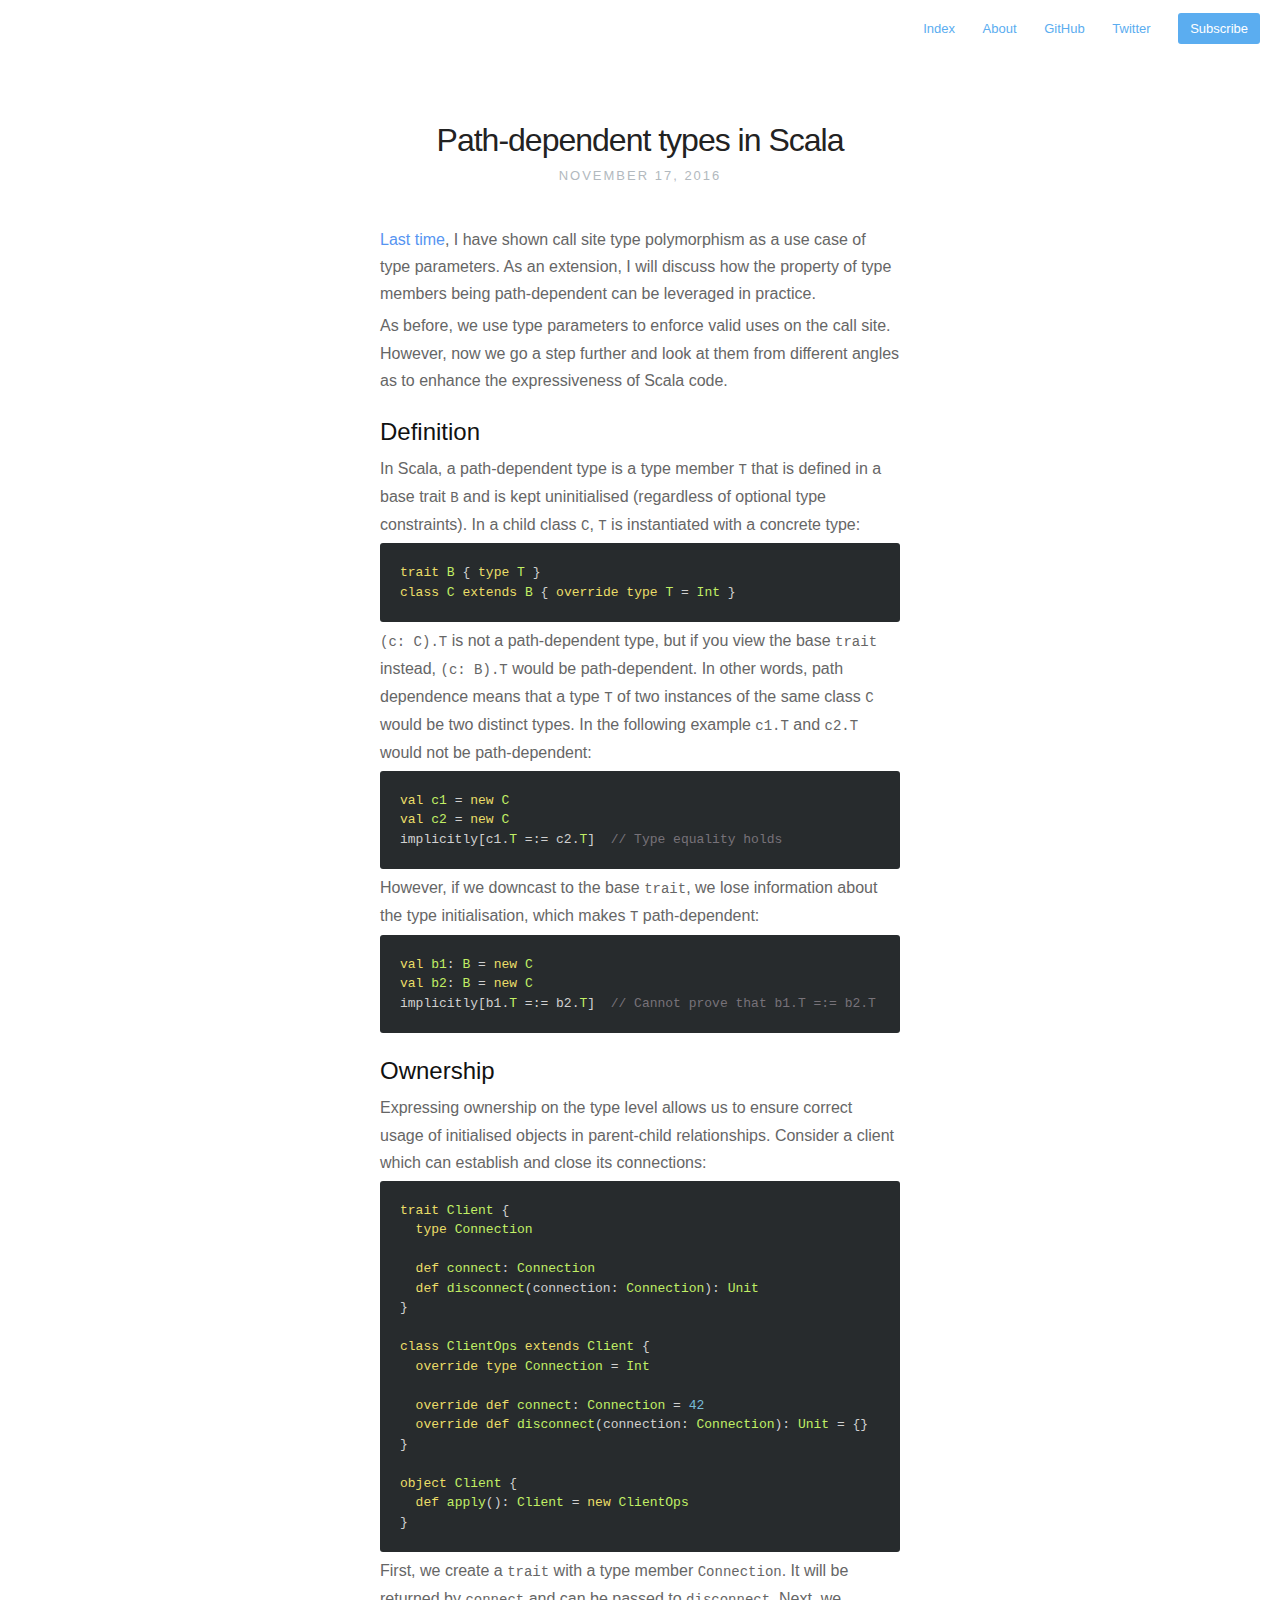
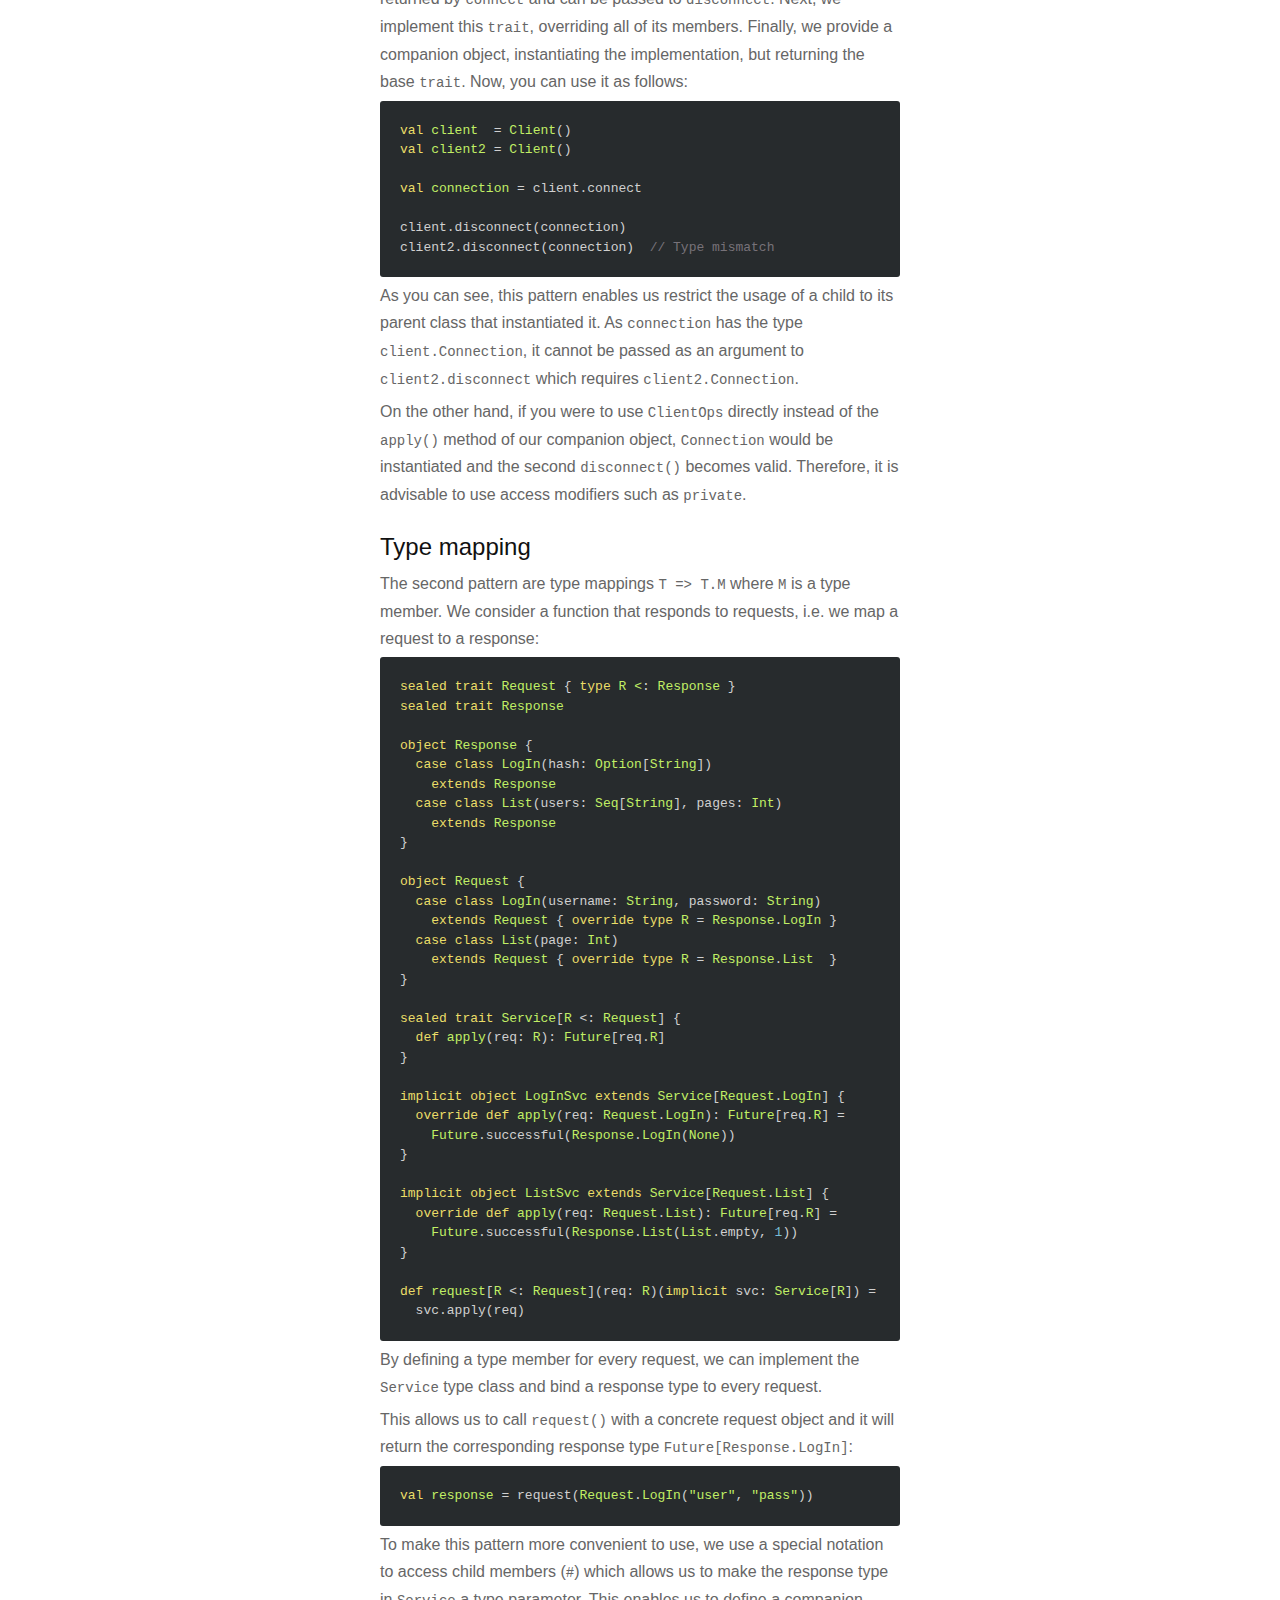
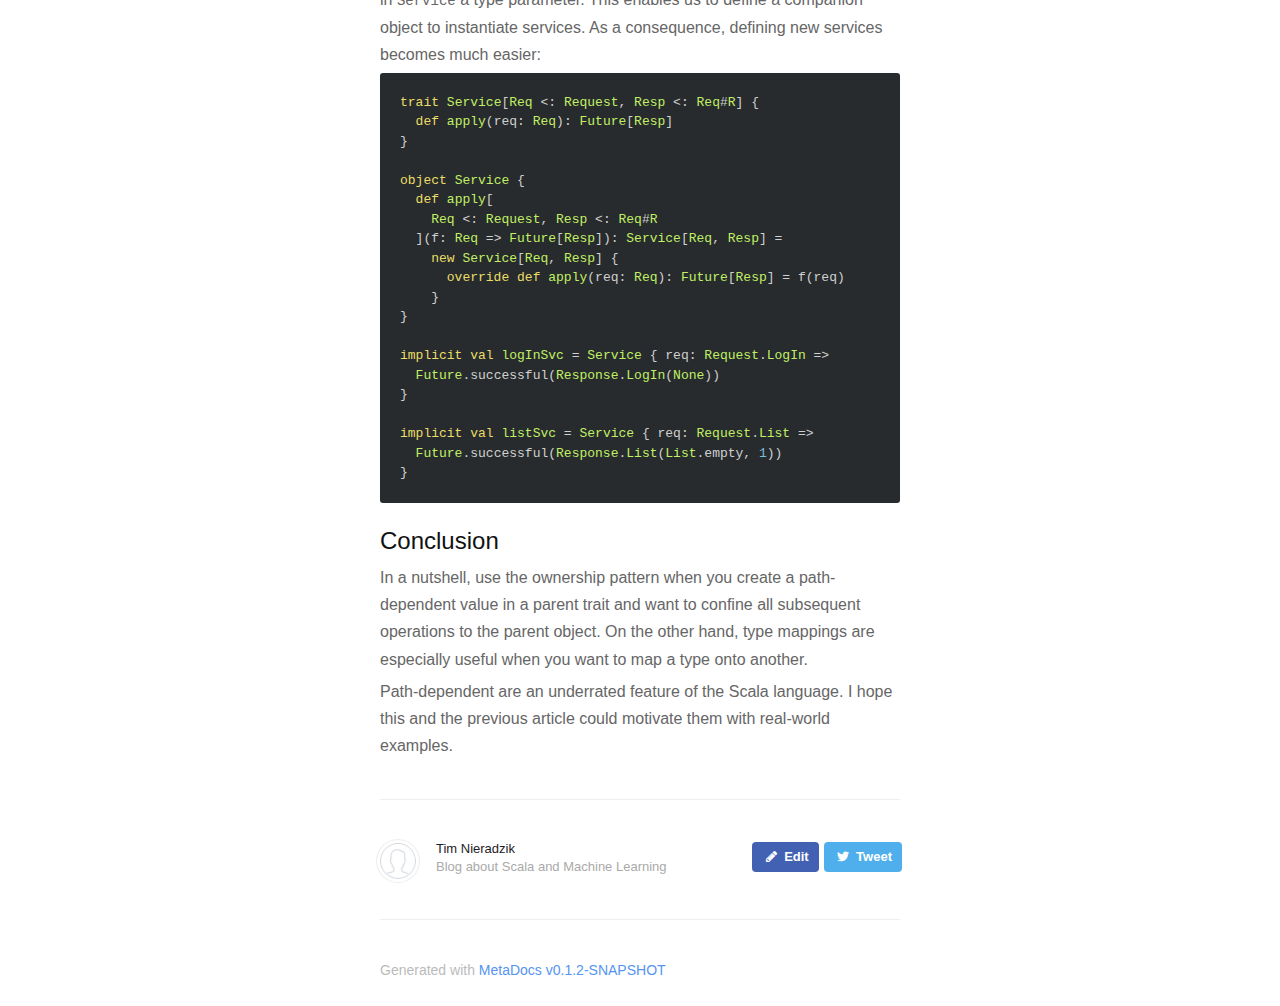
==== commit 6b75dfa7: "Update" ====
--- a/path-dependent-types.html
+++ b/path-dependent-types.html
@@ -30,7 +30,6 @@
 implicitly[c1.T =:= c2.T]  // Type equality holds</code></pre><p>However, if we downcast to the base <span class="code">trait</span>, we lose information about the type initialisation, which makes <span class="code">T</span> path-dependent:</p><pre class="sourceCode scala"><code data-lang="scala">val b1: B = new C
 val b2: B = new C
 implicitly[b1.T =:= b2.T]  // Cannot prove that b1.T =:= b2.T</code></pre><h2 id="ownership">Ownership</h2><p>Expressing ownership on the type level allows us to ensure correct usage of initialised objects in parent-child relationships. Consider a client which can establish and close its connections:
-
     </p><pre class="sourceCode scala"><code data-lang="scala">trait Client {
   type Connection
 
@@ -70,23 +69,41 @@
     extends Request { override type R = Response.List  }
 }
 
-sealed trait Processor[R &lt;: Request] {
+sealed trait Service[R &lt;: Request] {
   def apply(req: R): Future[req.R]
 }
 
-implicit object LogInProc extends Processor[Request.LogIn] {
+implicit object LogInSvc extends Service[Request.LogIn] {
   override def apply(req: Request.LogIn): Future[req.R] =
     Future.successful(Response.LogIn(None))
 }
 
-implicit object ListProc extends Processor[Request.List] {
+implicit object ListSvc extends Service[Request.List] {
   override def apply(req: Request.List): Future[req.R] =
     Future.successful(Response.List(List.empty, 1))
 }
 
-def request[R &lt;: Request](req: R)
-                         (implicit proc: Processor[R]) =
-  proc.apply(req)</code></pre><p>By defining a type member for every request, we can implement the <span class="code">Processor</span> type class and bind a response type to every request.</p><p>This allows us to call <span class="code">request()</span> with a concrete request object and it will return the corresponding response type <span class="code">Future[Response.LogIn]</span>:</p><pre class="sourceCode scala"><code data-lang="scala">val response = request(Request.LogIn(&quot;user&quot;, &quot;pass&quot;))</code></pre><h2 id="conclusion-2">Conclusion</h2><p>In a nutshell, use the ownership pattern when you create a path-dependent value in a parent trait and want to confine all subsequent operations to the parent object. On the other hand, type mappings are especially useful when you want to map a type onto another.</p><p>Path-dependent are an underrated feature of the Scala language. I hope this and the previous article could motivate them with real-world examples.
+def request[R &lt;: Request](req: R)(implicit svc: Service[R]) =
+  svc.apply(req)</code></pre><p>By defining a type member for every request, we can implement the <span class="code">Service</span> type class and bind a response type to every request.</p><p>This allows us to call <span class="code">request()</span> with a concrete request object and it will return the corresponding response type <span class="code">Future[Response.LogIn]</span>:</p><pre class="sourceCode scala"><code data-lang="scala">val response = request(Request.LogIn(&quot;user&quot;, &quot;pass&quot;))</code></pre><p>To make this pattern more convenient to use, we use a special notation to access child members (<span class="code">#</span>) which allows us to make the response type in <span class="code">Service</span> a type parameter. This enables us to define a companion object to instantiate services. As a consequence, defining new services becomes much easier:</p><pre class="sourceCode scala"><code data-lang="scala">trait Service[Req &lt;: Request, Resp &lt;: Req#R] {
+  def apply(req: Req): Future[Resp]
+}
+
+object Service {
+  def apply[
+    Req &lt;: Request, Resp &lt;: Req#R
+  ](f: Req =&gt; Future[Resp]): Service[Req, Resp] =
+    new Service[Req, Resp] {
+      override def apply(req: Req): Future[Resp] = f(req)
+    }
+}
+
+implicit val logInSvc = Service { req: Request.LogIn =&gt;
+  Future.successful(Response.LogIn(None))
+}
+
+implicit val listSvc = Service { req: Request.List =&gt;
+  Future.successful(Response.List(List.empty, 1))
+}</code></pre><h2 id="conclusion-2">Conclusion</h2><p>In a nutshell, use the ownership pattern when you create a path-dependent value in a parent trait and want to confine all subsequent operations to the parent object. On the other hand, type mappings are especially useful when you want to map a type onto another.</p><p>Path-dependent are an underrated feature of the Scala language. I hope this and the previous article could motivate them with real-world examples.
   </p>
         </section>
       </article>
